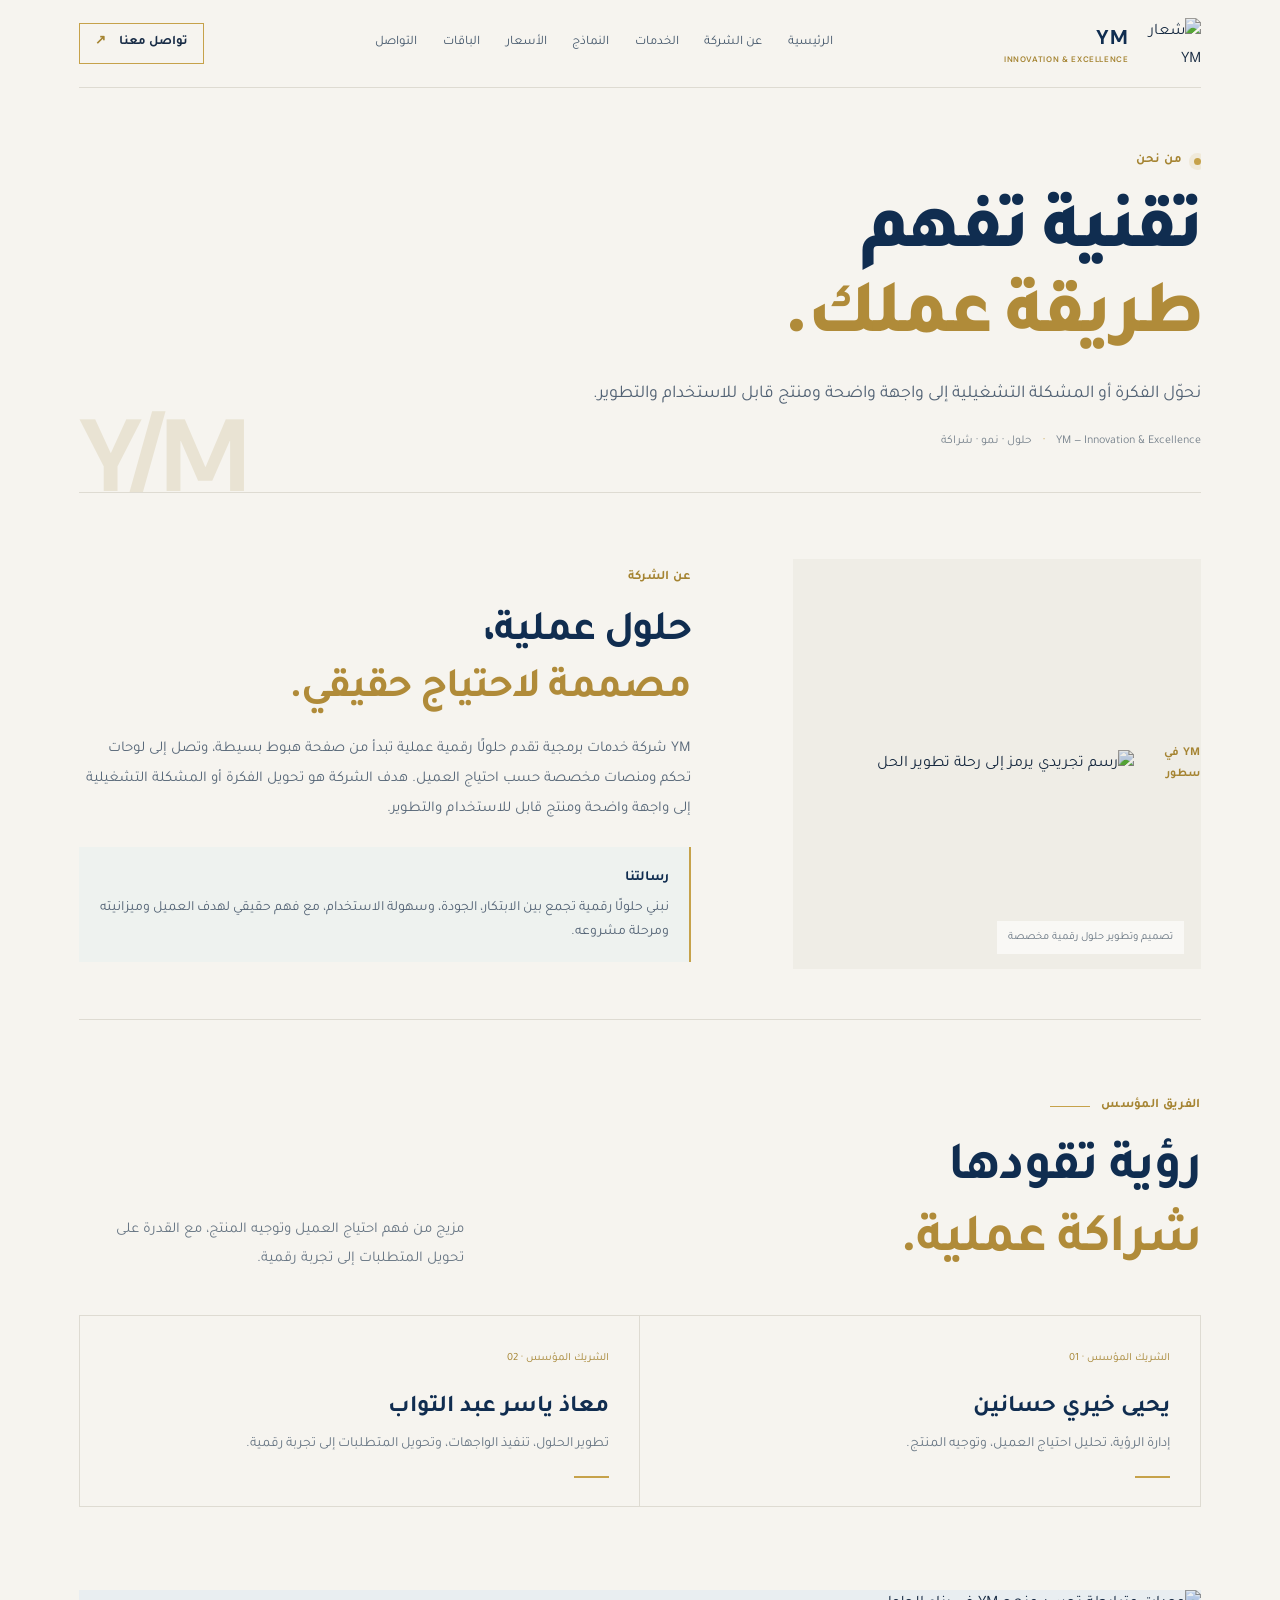
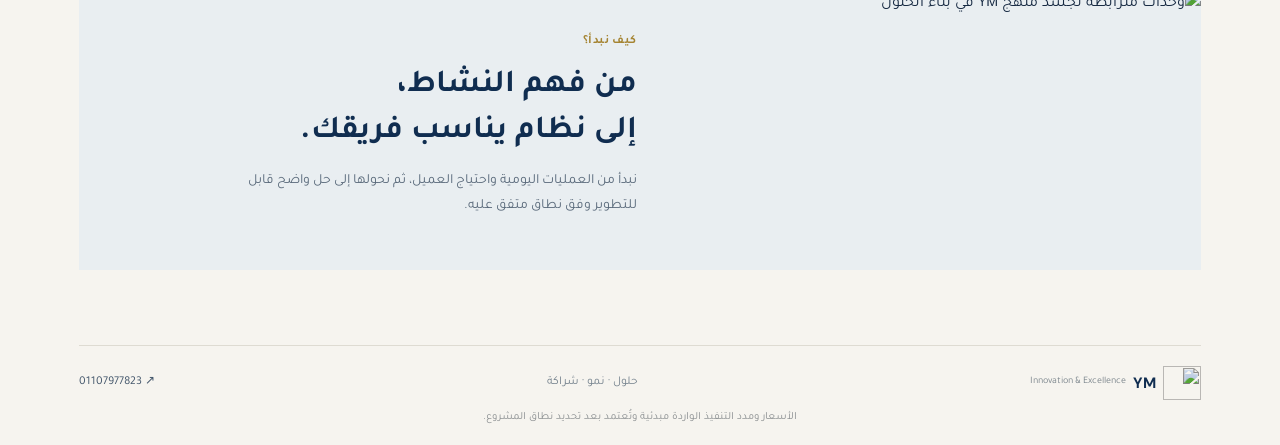
==== about.html @ 46a2c4cd "Add files via upload" ====
<!doctype html>
<!-- Design reminder: Arabic-first, editorial corporate YM identity; navy and muted gold on warm ivory, clear independent sections, accessible navigation. -->
<html lang="ar" dir="rtl"><head><meta charset="utf-8"><meta name="viewport" content="width=device-width,initial-scale=1"><meta name="theme-color" content="#102d50"><meta name="description" content="تعرف على شركة YM ورسالتها والمؤسسين وطريقة العمل."><title>عن YM — Innovation & Excellence</title><link rel="icon" href="favicon.svg" type="image/svg+xml"><link rel="preconnect" href="https://fonts.googleapis.com"><link rel="preconnect" href="https://fonts.gstatic.com" crossorigin><link href="https://fonts.googleapis.com/css2?family=DM+Sans:wght@400;500;600;700&family=Tajawal:wght@400;500;600;700;800&display=swap" rel="stylesheet"><link rel="stylesheet" href="site.css"></head><body class="page-about"><header class="site-header"><a class="brand" href="index.html"><img src="assets/ym-logo-original.jpg" alt="شعار YM"><span><b>YM</b><small>INNOVATION & EXCELLENCE</small></span></a><nav aria-label="التنقل الرئيسي"><a href="index.html">الرئيسية</a><a href="about.html">عن الشركة</a><a href="services.html">الخدمات</a><a href="portfolio.html">النماذج</a><a href="pricing.html">الأسعار</a><a href="plans.html">الباقات</a><a href="contact.html">التواصل</a></nav><details class="mobile-nav"><summary>الأقسام +</summary><div class="mobile-menu"><a href="index.html">الرئيسية</a><a href="about.html">عن الشركة</a><a href="services.html">الخدمات</a><a href="portfolio.html">النماذج</a><a href="pricing.html">الأسعار</a><a href="plans.html">الباقات</a><a href="contact.html">التواصل</a></div></details><a class="nav-cta" href="contact.html">تواصل معنا <b>↗</b></a></header><main><section class="page-hero"><div class="eyebrow"><i></i> من نحن</div><h1>تقنية تفهم<br><em>طريقة عملك.</em></h1><p class="lede">نحوّل الفكرة أو المشكلة التشغيلية إلى واجهة واضحة ومنتج قابل للاستخدام والتطوير.</p><div class="page-meta">YM — Innovation & Excellence <span>·</span> حلول · نمو · شراكة</div></section>
<section class="story-layout"><div class="story-aside"><span class="overline">YM في سطور</span><img class="story-art" src="assets/ym-workflow.webp" alt="رسم تجريدي يرمز إلى رحلة تطوير الحل"><span class="image-caption">تصميم وتطوير حلول رقمية مخصصة</span></div><div class="story-main"><div class="eyebrow">عن الشركة <span class="rule"></span></div><h2>حلول عملية،<br><em>مصممة لاحتياج حقيقي.</em></h2><p>YM شركة خدمات برمجية تقدم حلولًا رقمية عملية تبدأ من صفحة هبوط بسيطة، وتصل إلى لوحات تحكم ومنصات مخصصة حسب احتياج العميل. هدف الشركة هو تحويل الفكرة أو المشكلة التشغيلية إلى واجهة واضحة ومنتج قابل للاستخدام والتطوير.</p><div class="mission"><span>رسالتنا</span><p>نبني حلولًا رقمية تجمع بين الابتكار، الجودة، وسهولة الاستخدام، مع فهم حقيقي لهدف العميل وميزانيته ومرحلة مشروعه.</p></div></div></section>
<section class="section founders-section"><div class="section-head"><div><div class="eyebrow">الفريق المؤسس <span class="rule"></span></div><h2>رؤية تقودها<br><em>شراكة عملية.</em></h2></div><p>مزيج من فهم احتياج العميل وتوجيه المنتج، مع القدرة على تحويل المتطلبات إلى تجربة رقمية.</p></div><div class="founder-grid"><article class="founder-card"><span class="founder-index">الشريك المؤسس · 01</span><h3>يحيى خيري حسانين</h3><p>إدارة الرؤية، تحليل احتياج العميل، وتوجيه المنتج.</p><div class="founder-rule"></div></article><article class="founder-card"><span class="founder-index">الشريك المؤسس · 02</span><h3>معاذ ياسر عبد التواب</h3><p>تطوير الحلول، تنفيذ الواجهات، وتحويل المتطلبات إلى تجربة رقمية.</p><div class="founder-rule"></div></article></div></section>
<section class="quote-panel"><img src="assets/ym-services.webp" alt="وحدات مترابطة تجسد منهج YM في بناء الحلول"><div><span class="overline">كيف نبدأ؟</span><h2>من فهم النشاط،<br>إلى نظام يناسب فريقك.</h2><p>نبدأ من العمليات اليومية واحتياج العميل، ثم نحولها إلى حل واضح قابل للتطوير وفق نطاق متفق عليه.</p></div></section></main><footer class="site-footer"><div class="footer-brand"><img src="assets/ym-logo-original.jpg" alt=""><b>YM</b> <span>Innovation & Excellence</span></div><span>حلول · نمو · شراكة</span><a href="tel:01107977823" dir="ltr">01107977823 ↗</a></footer><p class="draft-note">الأسعار ومدد التنفيذ الواردة مبدئية وتُعتمد بعد تحديد نطاق المشروع.</p><script src="site.js" defer></script></body></html>
---- site.css ----
/* Design reminder: YM identity — precise editorial Arabic layout, warm paper background, deep navy ink, muted gold accent, subtle rules and restrained motion. */
:root{--navy:#102d50;--navy2:#1a3b60;--gold:#c6a24a;--gold-dark:#a58432;--cream:#f6f4ef;--paper:#fbfaf7;--ink:#182c46;--muted:#687684;--line:#dedbd2;--ease:cubic-bezier(.23,1,.32,1)}*{box-sizing:border-box}html{scroll-behavior:smooth}body{margin:0;background:var(--cream);color:var(--ink);font-family:'Tajawal',sans-serif;line-height:1.75}a{color:inherit;text-decoration:none}img{max-width:100%}.site-header{min-height:88px;margin:0 6.2vw;border-bottom:1px solid var(--line);display:flex;align-items:center;justify-content:space-between;gap:20px}.brand{display:flex;align-items:center;gap:12px;min-width:190px}.brand img{width:60px;height:52px;object-fit:cover;mix-blend-mode:multiply}.brand span{display:flex;flex-direction:column;line-height:1.15}.brand b{font:700 20px 'DM Sans',sans-serif;letter-spacing:.04em;color:var(--navy)}.brand small{font:600 8px 'DM Sans',sans-serif;letter-spacing:.08em;color:var(--gold-dark);margin-top:4px}.site-header nav{display:flex;align-items:center;gap:clamp(13px,2vw,28px);font-size:13px;color:#44576b}.site-header nav a,.site-footer a{transition:color .18s ease}.site-header nav a:hover,.site-footer a:hover{color:var(--gold-dark)}.nav-cta{border:1px solid var(--gold);padding:8px 15px;font-size:13px;font-weight:700;white-space:nowrap}.nav-cta b{color:var(--gold-dark);margin-right:10px}.nav-cta:hover{background:var(--navy);color:#fff;border-color:var(--navy)}main{max-width:1440px;margin:auto;padding:0 6.2vw}.hero{display:grid;grid-template-columns:1fr 1fr;align-items:center;min-height:590px;gap:22px;padding:45px 0 30px}.hero-copy{padding-right:2vw;position:relative;z-index:1}.eyebrow{display:flex;align-items:center;gap:11px;color:var(--gold-dark);font-weight:700;font-size:13px;letter-spacing:.025em}.eyebrow i{width:7px;height:7px;border-radius:50%;background:var(--gold);box-shadow:0 0 0 5px #c6a24a20}.hero h1,.page-hero h1{font-size:clamp(54px,7vw,90px);line-height:1.12;letter-spacing:-.045em;margin:25px 0 19px;color:var(--navy);font-weight:800}.hero h1 em,.page-hero h1 em,.section-head h2 em,.story-main h2 em,.pricing-bottom h2 em,.contact-main h2 em{font-style:normal;color:#b08b39}.lede{font-size:18px;line-height:1.9;color:#526274;max-width:560px;margin:0}.actions{display:flex;align-items:center;gap:27px;margin-top:30px}.button{display:inline-flex;align-items:center;justify-content:center;gap:20px;padding:12px 20px;font-size:14px;font-weight:700;transition:transform .16s var(--ease),background .18s ease,color .18s ease}.button:active{transform:scale(.98)}.button-navy{background:var(--navy);color:white;box-shadow:0 9px 22px #102d5017}.button-navy:hover{background:#20476e}.button-navy b{color:#dfc877;font-size:17px}.text-link{font-weight:700;font-size:14px;color:var(--navy)}.text-link b{color:var(--gold-dark);margin-right:7px}.hero-foot{display:flex;align-items:center;gap:12px;font-size:12px;color:#77838d;margin-top:43px}.hero-foot span{width:4px;height:4px;background:var(--gold);border-radius:50%}.hero-art{height:470px;position:relative;display:flex;align-items:center;justify-content:center;isolation:isolate}.hero-art>img{max-height:510px;width:min(110%,610px);object-fit:contain;mix-blend-mode:multiply;filter:drop-shadow(0 22px 24px #102d5014)}.art-ring{position:absolute;z-index:-1;width:min(80%,430px);aspect-ratio:1;border:1px solid #d0c39d;border-radius:50%;box-shadow:0 0 0 36px #c6a24a09,0 0 0 76px #102d5004}.art-label{position:absolute;right:3%;bottom:25px;padding:10px 14px;border:1px solid var(--line);background:#fbfaf7;box-shadow:0 10px 24px #102d5010;font-size:12px;color:#526274}.art-label i{display:inline-block;width:6px;height:6px;border-radius:50%;background:var(--gold);margin-left:8px}.art-index{position:absolute;left:0;top:30px;font:600 13px 'DM Sans',sans-serif;color:var(--navy)}.art-index small{font:500 11px 'Tajawal',sans-serif;color:var(--muted);margin-right:7px}.service-ribbon{border-block:1px solid var(--line);display:flex;justify-content:space-between;padding:17px 0;margin:0 0 20px;gap:15px;color:#485a6c}.service-ribbon div{display:flex;gap:13px;align-items:center;font-size:14px}.service-ribbon b,.card-no{font:600 12px 'DM Sans',sans-serif;color:var(--gold-dark)}.section{padding:75px 0 83px}.section-head{display:flex;justify-content:space-between;align-items:end;gap:35px;margin-bottom:36px}.section-head h2,.story-main h2,.pricing-bottom h2{font-size:clamp(34px,4.2vw,54px);line-height:1.35;margin:16px 0 0;color:var(--navy);letter-spacing:-.03em}.section-head .rule{width:40px;height:1px;background:var(--gold)}.section-head>p{max-width:385px;margin:0 0 6px;color:var(--muted);font-size:15px;line-height:1.9}.page-grid{display:grid;grid-template-columns:repeat(3,1fr);border-top:1px solid var(--line);border-right:1px solid var(--line)}.page-card{position:relative;min-height:185px;padding:22px 23px;border-left:1px solid var(--line);border-bottom:1px solid var(--line);transition:background .18s ease,transform .18s var(--ease)}.page-card:hover{background:#fffdf8;transform:translateY(-3px)}.card-no{display:inline-block}.tag{float:left;font-size:10px;color:#718090;padding:3px 8px;border:1px solid #e4e0d7}.page-card h3{font-size:21px;color:var(--navy);margin:24px 0 1px}.page-card p{color:var(--muted);font-size:13px;margin:0}.card-arrow{position:absolute;left:20px;bottom:16px;color:var(--gold-dark);font-size:20px}.cta-band{display:grid;grid-template-columns:100px 1fr auto;align-items:center;gap:28px;background:var(--navy);color:#fff;padding:34px 42px;margin:5px 0 55px;position:relative;overflow:hidden}.cta-band:before{content:'';position:absolute;width:240px;height:240px;border:1px solid #ffffff19;border-radius:50%;left:8%;top:-110px;box-shadow:0 0 0 28px #ffffff08,0 0 0 56px #ffffff05}.cta-mark{font:800 28px 'DM Sans',sans-serif;color:#ddc576;letter-spacing:-.1em;border-left:1px solid #ffffff30;padding-left:20px}.cta-band .eyebrow{color:#dbc576;font-size:12px}.cta-band h2{font-size:25px;line-height:1.45;margin:5px 0}.cta-band p{color:#c4d0dc;font-size:13px;margin:0}.button-gold{color:#192f4c;background:#d2b456;white-space:nowrap;z-index:1}.button-gold:hover{background:#e0ca82}.site-footer{border-top:1px solid var(--line);margin:0 6.2vw;padding:20px 0 8px;display:flex;justify-content:space-between;align-items:center;gap:15px;color:#73808c;font-size:12px}.site-footer div{display:flex;align-items:center;gap:9px}.site-footer div b{font:700 16px 'DM Sans',sans-serif;color:var(--navy)}.site-footer a{color:#43566b}.draft-note{text-align:center;color:#8a8e90;font-size:11px;padding:0 12px 18px;margin:0}.page-hero{padding:62px 0 40px;border-bottom:1px solid var(--line)}.page-hero h1{font-size:clamp(49px,6vw,76px);margin:20px 0 14px}.page-hero .lede{max-width:650px}.page-meta{font-size:12px;color:#78838d;margin-top:20px}.page-meta span{color:var(--gold);padding:0 8px}.story-layout{display:grid;grid-template-columns:.8fr 1.2fr;gap:8vw;padding:66px 0 50px;align-items:center}.story-aside{position:relative;background:#efede6;min-height:410px;display:flex;align-items:center;justify-content:center;overflow:hidden}.story-art{width:95%;max-height:400px;object-fit:contain;mix-blend-mode:multiply}.overline{font-size:12px;color:var(--gold-dark);font-weight:700;letter-spacing:.035em}.image-caption{position:absolute;bottom:15px;right:17px;background:#fbfaf7e8;padding:7px 11px;font-size:11px;color:#65727f}.story-main h2{font-size:42px}.story-main>p{color:#586879;line-height:2;font-size:15px}.mission{border-right:2px solid var(--gold);background:#eef2ef;padding:17px 20px;margin-top:23px}.mission span{font-weight:700;color:var(--navy);font-size:14px}.mission p{margin:4px 0 0;color:#526274;font-size:14px}.founders-section{border-top:1px solid var(--line)}.founder-grid{display:grid;grid-template-columns:1fr 1fr;border:1px solid var(--line)}.founder-card{padding:28px 30px;min-height:175px}.founder-card+ .founder-card{border-right:1px solid var(--line)}.founder-index{font-size:11px;color:var(--gold-dark)}.founder-card h3{font-size:24px;color:var(--navy);margin:15px 0 3px}.founder-card p{font-size:14px;color:var(--muted);margin:0}.founder-rule{width:35px;height:2px;background:var(--gold);margin-top:19px}.quote-panel{display:grid;grid-template-columns:1fr 1.1fr;align-items:center;background:#e9eef1;margin-bottom:75px;min-height:270px;overflow:hidden}.quote-panel img{height:280px;width:100%;object-fit:contain;mix-blend-mode:multiply}.quote-panel>div{padding:30px 30px 30px 7vw}.quote-panel h2{font-size:32px;line-height:1.45;color:var(--navy);margin:8px 0}.quote-panel p{color:#59697a;font-size:14px;max-width:400px}.service-list{border-top:1px solid var(--line)}.service-item{display:grid;grid-template-columns:55px 1fr auto;gap:20px;align-items:center;padding:20px 10px;border-bottom:1px solid var(--line);transition:background .18s ease}.service-item:hover{background:#fffdf8}.service-no{font:600 13px 'DM Sans',sans-serif;color:var(--gold-dark)}.service-item h3{font-size:21px;color:var(--navy);margin:0}.service-item p{color:var(--muted);font-size:13px;margin:2px 0 0}.service-item>a{font-size:12px;color:#6d7883}.service-item>a b{font:700 15px 'DM Sans',sans-serif;color:var(--navy);margin:0 8px}.note-box{background:#f5f0e3;border:1px solid #e2d6b5;padding:17px 21px;margin:0 0 50px;display:grid;grid-template-columns:130px 1fr;gap:15px;align-items:start}.note-box>span{font-weight:700;color:#8d702e}.note-box p{margin:0;color:#526274;font-size:13px;line-height:1.9}.service-section{padding-bottom:45px}.demo-alert{background:#faf6eb;border:1px solid #e5dcc4;margin:35px 0 0;padding:15px 20px}.demo-alert b{color:#8b6f2e}.demo-alert p{margin:3px 0 0;color:#526274;font-size:13px}.project-list{display:flex;flex-direction:column;gap:22px}.project-card{display:grid;grid-template-columns:1fr 1fr;min-height:300px;border:1px solid var(--line);background:#fbfaf7}.project-card.project-reverse .project-visual{order:2}.project-visual{position:relative;min-height:285px;display:flex;align-items:center;justify-content:center;padding:33px;overflow:hidden}.project-visual-navy{background:#10243b}.project-visual-paper{background:#eeeae0}.project-visual-blue{background:#172d4b}.project-order{position:absolute;top:17px;right:20px;color:#d8c174;font-size:11px;letter-spacing:.02em}.project-visual-paper .project-order{color:#8c7131}.mock-window{width:92%;max-width:440px;background:#18334e;border:1px solid #36516a;padding:13px 15px;box-shadow:0 20px 40px #06142655;color:#fff}.light-window{background:#fff;border-color:#d9dfe4;color:#18334e;box-shadow:0 20px 40px #29344520}.mock-top{height:23px;display:flex;align-items:center;gap:5px;border-bottom:1px solid #ffffff22;font-size:9px;color:#d4bd74;padding-bottom:8px}.light-window .mock-top{border-color:#e6e4de;color:#8a7137}.mock-top i{width:5px;height:5px;border-radius:50%;background:#c6a24a}.mock-top span{margin-right:auto}.mock-metrics{display:flex;justify-content:space-between;padding:20px 5px 15px;gap:7px}.mock-metrics b{font:700 19px 'DM Sans',sans-serif;color:#f2d980;text-align:center}.light-window .mock-metrics b{color:#18334e}.mock-metrics small{display:block;font:500 9px 'Tajawal',sans-serif;color:#b9c4ce}.light-window .mock-metrics small{color:#74808b}.mock-lines{display:flex;flex-direction:column;gap:7px}.mock-lines i{height:8px;background:#25435e;border-radius:2px}.mock-lines i:first-child{width:92%}.mock-lines i:nth-child(2){width:73%}.mock-lines i:nth-child(3){width:82%}.light-window .mock-lines i{background:#e9edf0}.project-copy{padding:33px 38px;display:flex;flex-direction:column;align-items:flex-start;justify-content:center}.project-copy h3{font-size:31px;color:var(--navy);margin:6px 0}.project-copy p{color:#59697a;font-size:14px;line-height:1.9;margin:0 0 16px}.button-outline{border:1px solid #c7b57e;color:var(--navy);padding:9px 14px}.button-outline:hover{background:var(--navy);color:white}.button-outline b{color:var(--gold-dark)}.project-copy>small{color:#7b858e;font-size:11px;margin-top:10px}.portfolio-line{border-block:1px solid var(--line);display:flex;align-items:center;gap:20px;padding:20px 0;margin-bottom:70px}.portfolio-line span{color:var(--gold-dark);font-weight:700;font-size:12px;white-space:nowrap}.portfolio-line p{margin:0;color:#526274;font-size:13px;flex:1}.portfolio-line a{font-weight:700;color:var(--navy);font-size:12px;white-space:nowrap}.pricing-note{margin-top:35px}.pricing-section{padding-top:30px}.table-wrap{overflow-x:auto;border:1px solid var(--line);background:#fbfaf7}table{width:100%;border-collapse:collapse;min-width:690px;text-align:right;font-size:13px}th,td{padding:14px 16px;border-bottom:1px solid #e5e2da;vertical-align:top}thead th{background:#eeece5;color:#607081;font-size:12px;font-weight:700}tbody th{color:var(--navy);font-weight:700;min-width:135px}tbody tr:last-child th,tbody tr:last-child td{border-bottom:0}.price{font:700 16px 'DM Sans',sans-serif;color:#987727;white-space:nowrap}td{color:#526274;line-height:1.75}.table-caption{font-size:12px;color:#7d858b;margin:10px 0 0}.pricing-bottom{display:flex;align-items:center;justify-content:space-between;gap:25px;border-top:1px solid var(--line);padding:40px 0 75px}.pricing-bottom h2{font-size:34px;margin:7px 0}.pricing-bottom p{font-size:14px;color:var(--muted);margin:0}.plan-block{border:1px solid var(--line);background:#fbfaf7;padding:27px 29px;margin-bottom:27px}.plan-heading{display:flex;justify-content:space-between;align-items:start;border-bottom:1px solid var(--line);padding-bottom:18px}.plan-heading h2{font-size:31px;color:var(--navy);margin:4px 0}.plan-price{font:700 29px 'DM Sans',sans-serif;color:var(--gold-dark);text-align:left}.plan-price small{display:block;font:500 12px 'Tajawal',sans-serif;color:var(--muted)}.plan-intro{font-size:14px;color:#556678;line-height:1.9;max-width:870px}.included-strip{display:flex;gap:9px;flex-wrap:wrap;margin:17px 0 20px}.included-strip span{background:#eef1f1;color:#516477;padding:6px 11px;font-size:11px}.scope-note{border-right:2px solid var(--gold);background:#f5f0e3;padding:11px 14px;margin-top:14px;font-size:12px;color:#596778}.dashboard-plan{background:#f4f5f1}.plan-section{padding-top:32px}.contact-layout{display:grid;grid-template-columns:1fr .82fr;gap:8vw;padding:55px 0 68px}.contact-main h2{font-size:46px;line-height:1.3;color:var(--navy);margin:14px 0}.contact-main>p{max-width:500px;color:#586879;line-height:1.9;font-size:14px}.phone-card{display:flex;align-items:center;gap:18px;background:#fffdf8;border:1px solid var(--line);padding:15px 18px;margin:22px 0 16px;max-width:430px}.phone-card span{font-size:12px;color:var(--muted)}.phone-card b{font:700 22px 'DM Sans',sans-serif;color:var(--navy);margin-right:auto}.phone-card i{font-style:normal;color:var(--gold-dark)}.social-list{max-width:430px;border-top:1px solid var(--line)}.social-list a{display:flex;justify-content:space-between;align-items:center;padding:12px 2px;border-bottom:1px solid var(--line);font-size:13px}.social-list a span{color:#74808b}.social-list a b{color:var(--navy)}.social-list a:hover b{color:var(--gold-dark)}.contact-note{max-width:430px;background:#eef1f0;padding:12px 15px;margin-top:17px;font-size:11px;color:#5f6d79;line-height:1.8}.launch-check{background:#efede6;padding:24px 25px}.launch-check h3{font-size:22px;color:var(--navy);margin:3px 0}.launch-check>p{font-size:12px;color:var(--muted);margin:0 0 15px}.check-row{display:grid;grid-template-columns:65px 1fr;align-items:center;gap:11px;padding:12px 0;border-top:1px solid #dcd9d0}.status{font-size:10px;padding:3px 7px;text-align:center}.status-open{background:#f1e2c9;color:#816329}.status-ready{background:#dde9df;color:#4f6a55}.status-part{background:#e1e6ec;color:#526579}.check-row b,.check-row small{display:block}.check-row b{font-size:13px;color:#33495f}.check-row small{font-size:10px;color:#77828b}.contact-cta{background:var(--navy);text-align:center;padding:42px 25px;color:#fff;margin:0 0 22px}.contact-cta .eyebrow{justify-content:center;color:#ddc576}.contact-cta h2{font-size:32px;line-height:1.5;margin:9px 0}.contact-cta p{color:#c4d0dc;font-size:14px;margin:0 auto 19px;max-width:600px}.final-disclaimer{text-align:center;font-size:12px;color:#757f88;border-block:1px solid var(--line);padding:16px;margin:20px 0 55px}.contact-cta .button{display:inline-flex}
@media(max-width:980px){.site-header{margin:0 4vw}.site-header nav{gap:13px;font-size:12px}.brand{min-width:150px}.nav-cta{padding:7px 10px}.hero{min-height:520px}.story-layout,.contact-layout{gap:4vw}.project-copy{padding:24px}.cta-band{grid-template-columns:70px 1fr auto;padding:28px 25px}}
@media(max-width:720px){.site-header{min-height:72px;margin:0 20px}.site-header nav{display:none}.brand{min-width:0}.brand img{width:54px;height:46px}.nav-cta{font-size:12px}main{padding:0 20px}.hero{grid-template-columns:1fr;min-height:0;padding:42px 0 20px}.hero-copy{padding:0}.hero h1{font-size:58px;margin:22px 0 14px}.lede{font-size:16px}.hero-foot{margin-top:27px}.hero-art{height:330px;margin-top:-4px}.hero-art>img{max-height:360px;width:100%}.art-ring{width:72%}.art-label{right:0;bottom:9px;font-size:10px;padding:8px}.art-index{top:8px}.service-ribbon{display:grid;grid-template-columns:1fr 1fr;row-gap:11px;padding:15px 0}.service-ribbon div{font-size:12px}.section{padding:58px 0}.section-head{display:block;margin-bottom:25px}.section-head h2{font-size:37px}.section-head>p{margin-top:13px;font-size:14px}.page-grid{grid-template-columns:1fr}.page-card{min-height:150px;padding:18px}.page-card h3{margin-top:17px}.cta-band{grid-template-columns:48px 1fr;padding:25px 18px;gap:14px;margin-bottom:38px}.cta-mark{font-size:17px;padding-left:10px}.cta-band h2{font-size:20px}.cta-band p{font-size:12px}.cta-band>.button{grid-column:2;justify-self:start}.site-footer{margin:0 20px;flex-wrap:wrap;justify-content:flex-start}.site-footer>span:nth-child(2){display:none}.page-hero{padding:46px 0 29px}.page-hero h1{font-size:49px}.page-hero .lede{font-size:15px}.story-layout{grid-template-columns:1fr;padding:35px 0}.story-aside{min-height:280px;grid-row:2}.story-art{max-height:275px}.story-main h2{font-size:35px}.founders-section{padding-top:42px}.founder-grid{grid-template-columns:1fr}.founder-card{min-height:155px;padding:22px}.founder-card+.founder-card{border-right:0;border-top:1px solid var(--line)}.quote-panel{grid-template-columns:1fr;margin-bottom:45px}.quote-panel img{height:205px;grid-row:2}.quote-panel>div{padding:25px 22px 0}.quote-panel h2{font-size:26px}.service-item{grid-template-columns:34px 1fr;gap:10px;padding:15px 2px}.service-item>a{grid-column:2;font-size:11px}.service-item h3{font-size:18px}.service-item p{font-size:12px}.note-box{grid-template-columns:1fr;gap:4px;padding:14px}.demo-alert{margin-top:22px}.project-card{grid-template-columns:1fr}.project-card.project-reverse .project-visual{order:0}.project-visual{min-height:230px;padding:24px}.project-copy{padding:22px}.project-copy h3{font-size:26px}.project-copy p{font-size:13px}.portfolio-line{flex-wrap:wrap;gap:8px 14px}.portfolio-line p{flex-basis:100%;order:3}.pricing-note{margin-top:22px}.pricing-bottom{align-items:flex-start;flex-direction:column;padding:28px 0 55px}.pricing-bottom h2{font-size:31px}.plan-block{padding:19px 14px}.plan-heading h2{font-size:24px}.plan-price{font-size:23px}.plan-intro{font-size:13px}.included-strip span{font-size:10px}.table-wrap{margin-inline:-3px}table{min-width:630px}th,td{padding:11px}.contact-layout{grid-template-columns:1fr;padding:35px 0 45px}.contact-main h2{font-size:39px}.launch-check{padding:19px}.contact-cta{padding:35px 18px}.contact-cta h2{font-size:25px}}
@media(prefers-reduced-motion:reduce){html{scroll-behavior:auto}*,*::before,*::after{animation-duration:.01ms!important;transition-duration:.01ms!important}}

/* YM signature system: original brand lockup, recurring Y/M watermark, operational workflow cue, and editorial evidence layer. */
.footer-brand img{width:38px;height:34px;object-fit:cover;mix-blend-mode:multiply}.site-footer .footer-brand{gap:7px}.site-footer .footer-brand b{font:700 15px 'DM Sans',sans-serif;color:var(--navy)}.site-footer .footer-brand span{font-size:10px;color:#7b858c}.page-hero{position:relative;overflow:hidden}.page-hero:after{content:'Y/M';position:absolute;left:0;bottom:-15px;color:#e9e3d3;font:700 clamp(54px,8vw,110px)/1 'DM Sans',sans-serif;letter-spacing:-.11em;pointer-events:none}.page-pricing .page-hero h1{font-size:clamp(42px,5.3vw,66px);line-height:1.25}.page-pricing .page-hero .page-meta{display:table;border-top:1px solid #e0d9c6;padding-top:8px}.page-portfolio .page-hero h1{font-size:clamp(43px,5.7vw,70px);line-height:1.24}.proof-strip{display:grid;grid-template-columns:repeat(4,1fr);border:1px solid var(--line);margin:-9px 0 20px;background:#f0eee7}.proof-strip>div{padding:14px 17px;border-left:1px solid var(--line);display:flex;align-items:center;gap:12px}.proof-strip>div:last-child{border-left:0}.proof-strip strong{font:700 21px 'DM Sans',sans-serif;color:var(--navy)}.proof-strip span{font-size:11px;color:#697682}.project-order{font-weight:700;letter-spacing:.04em}.service-no{display:inline-flex;align-items:center;justify-content:center;border:1px solid #dfd4b5;width:34px;height:31px}.price,.status{font-weight:700}.mobile-nav{display:none}.mobile-nav summary{list-style:none;cursor:pointer;border:1px solid var(--line);padding:5px 9px;color:var(--navy);font-size:12px}.mobile-nav summary::-webkit-details-marker{display:none}.mobile-menu{display:grid;gap:0;position:absolute;top:calc(100% + 8px);right:0;z-index:20;min-width:175px;background:#fbfaf7;border:1px solid var(--line);box-shadow:0 12px 25px #102d5018}.mobile-menu a{padding:9px 13px;border-bottom:1px solid #e8e5dd;font-size:12px}.mobile-menu a:last-child{border-bottom:0}.mobile-menu a:hover{background:#f2efe6}.workflow-float{position:absolute;top:58px;left:3%;width:174px;padding:11px 13px;background:#fbfaf7;border:1px solid var(--line);box-shadow:0 14px 30px #102d5014;font-size:11px;color:#41566d}.workflow-float>div{display:flex;justify-content:space-between;color:var(--gold-dark);font-weight:700;border-bottom:1px solid #e6e2d7;padding-bottom:7px;margin-bottom:3px}.workflow-float small{font:600 9px 'DM Sans',sans-serif}.workflow-float>span{display:flex;align-items:center;gap:8px;padding:5px 0;border-bottom:1px solid #f0eee8}.workflow-float>span:last-child{border:0}.workflow-float i{font:600 9px 'DM Sans',sans-serif;color:var(--gold-dark)}.workflow-float em{font-style:normal;color:#78877d;margin-right:auto}
@media(max-width:720px){.page-hero:after{font-size:60px;bottom:-8px}.proof-strip{grid-template-columns:1fr 1fr}.proof-strip>div:nth-child(2){border-left:0}.proof-strip>div:nth-child(n+3){border-top:1px solid var(--line)}.site-footer .footer-brand span{display:none}.page-pricing .page-hero h1,.page-portfolio .page-hero h1{font-size:44px}.site-header{position:relative}.mobile-nav{display:block}.workflow-float{top:10px;left:0;width:155px;padding:8px 10px}.proof-strip strong{white-space:nowrap;direction:ltr;font-size:18px}.proof-strip span{font-size:10px;line-height:1.25}.table-wrap{overflow:visible;border:0;background:transparent}table{min-width:0;width:100%;display:block}thead{display:none}tbody{display:grid;gap:10px}tbody tr{display:grid;grid-template-columns:1fr 1fr;background:var(--paper);border:1px solid var(--line);padding:10px}tbody th{grid-column:1/-1;border-bottom:1px solid var(--line)!important;padding:6px 6px 10px;min-width:0}tbody td{padding:9px 6px 6px;border:0;font-size:12px}tbody td:nth-of-type(3){grid-column:1/-1;border-top:1px solid #e5e2da;margin-top:5px}tbody td::before{display:block;color:#84909a;font-size:10px;margin-bottom:3px}tbody td:nth-of-type(1)::before{content:'السعر المبدئي'}tbody td:nth-of-type(2)::before{content:'المدة'}tbody td:nth-of-type(3)::before{content:'يشمل عادة'}}
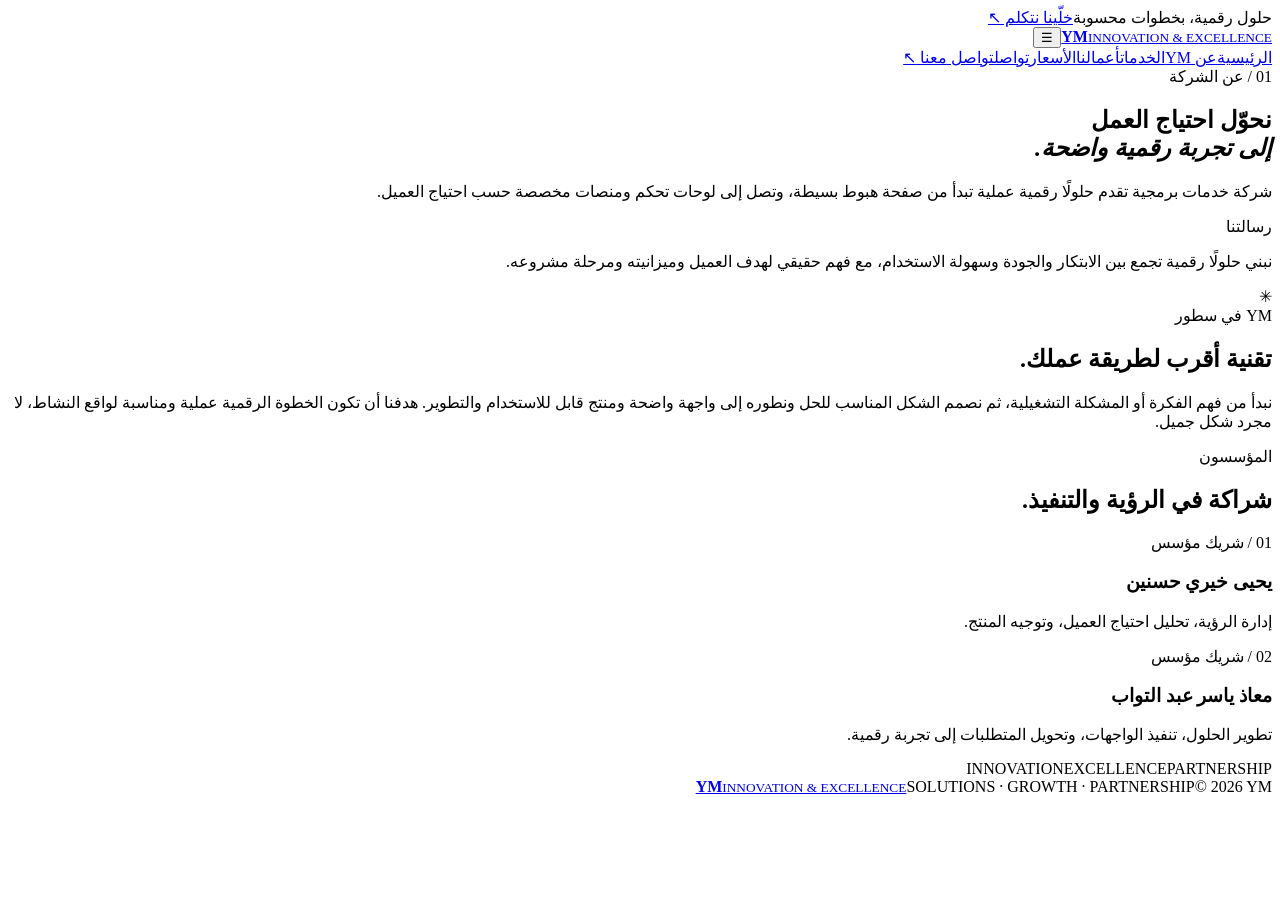
==== commit ede055d1: "Add files via upload" ====
--- a/about.html
+++ b/about.html
@@ -1,6 +1,4 @@
 <!doctype html>
-<!-- Design reminder: Arabic-first, editorial corporate YM identity; navy and muted gold on warm ivory, clear independent sections, accessible navigation. -->
-<html lang="ar" dir="rtl"><head><meta charset="utf-8"><meta name="viewport" content="width=device-width,initial-scale=1"><meta name="theme-color" content="#102d50"><meta name="description" content="تعرف على شركة YM ورسالتها والمؤسسين وطريقة العمل."><title>عن YM — Innovation & Excellence</title><link rel="icon" href="favicon.svg" type="image/svg+xml"><link rel="preconnect" href="https://fonts.googleapis.com"><link rel="preconnect" href="https://fonts.gstatic.com" crossorigin><link href="https://fonts.googleapis.com/css2?family=DM+Sans:wght@400;500;600;700&family=Tajawal:wght@400;500;600;700;800&display=swap" rel="stylesheet"><link rel="stylesheet" href="site.css"></head><body class="page-about"><header class="site-header"><a class="brand" href="index.html"><img src="assets/ym-logo-original.jpg" alt="شعار YM"><span><b>YM</b><small>INNOVATION & EXCELLENCE</small></span></a><nav aria-label="التنقل الرئيسي"><a href="index.html">الرئيسية</a><a href="about.html">عن الشركة</a><a href="services.html">الخدمات</a><a href="portfolio.html">النماذج</a><a href="pricing.html">الأسعار</a><a href="plans.html">الباقات</a><a href="contact.html">التواصل</a></nav><details class="mobile-nav"><summary>الأقسام +</summary><div class="mobile-menu"><a href="index.html">الرئيسية</a><a href="about.html">عن الشركة</a><a href="services.html">الخدمات</a><a href="portfolio.html">النماذج</a><a href="pricing.html">الأسعار</a><a href="plans.html">الباقات</a><a href="contact.html">التواصل</a></div></details><a class="nav-cta" href="contact.html">تواصل معنا <b>↗</b></a></header><main><section class="page-hero"><div class="eyebrow"><i></i> من نحن</div><h1>تقنية تفهم<br><em>طريقة عملك.</em></h1><p class="lede">نحوّل الفكرة أو المشكلة التشغيلية إلى واجهة واضحة ومنتج قابل للاستخدام والتطوير.</p><div class="page-meta">YM — Innovation & Excellence <span>·</span> حلول · نمو · شراكة</div></section>
-<section class="story-layout"><div class="story-aside"><span class="overline">YM في سطور</span><img class="story-art" src="assets/ym-workflow.webp" alt="رسم تجريدي يرمز إلى رحلة تطوير الحل"><span class="image-caption">تصميم وتطوير حلول رقمية مخصصة</span></div><div class="story-main"><div class="eyebrow">عن الشركة <span class="rule"></span></div><h2>حلول عملية،<br><em>مصممة لاحتياج حقيقي.</em></h2><p>YM شركة خدمات برمجية تقدم حلولًا رقمية عملية تبدأ من صفحة هبوط بسيطة، وتصل إلى لوحات تحكم ومنصات مخصصة حسب احتياج العميل. هدف الشركة هو تحويل الفكرة أو المشكلة التشغيلية إلى واجهة واضحة ومنتج قابل للاستخدام والتطوير.</p><div class="mission"><span>رسالتنا</span><p>نبني حلولًا رقمية تجمع بين الابتكار، الجودة، وسهولة الاستخدام، مع فهم حقيقي لهدف العميل وميزانيته ومرحلة مشروعه.</p></div></div></section>
-<section class="section founders-section"><div class="section-head"><div><div class="eyebrow">الفريق المؤسس <span class="rule"></span></div><h2>رؤية تقودها<br><em>شراكة عملية.</em></h2></div><p>مزيج من فهم احتياج العميل وتوجيه المنتج، مع القدرة على تحويل المتطلبات إلى تجربة رقمية.</p></div><div class="founder-grid"><article class="founder-card"><span class="founder-index">الشريك المؤسس · 01</span><h3>يحيى خيري حسانين</h3><p>إدارة الرؤية، تحليل احتياج العميل، وتوجيه المنتج.</p><div class="founder-rule"></div></article><article class="founder-card"><span class="founder-index">الشريك المؤسس · 02</span><h3>معاذ ياسر عبد التواب</h3><p>تطوير الحلول، تنفيذ الواجهات، وتحويل المتطلبات إلى تجربة رقمية.</p><div class="founder-rule"></div></article></div></section>
-<section class="quote-panel"><img src="assets/ym-services.webp" alt="وحدات مترابطة تجسد منهج YM في بناء الحلول"><div><span class="overline">كيف نبدأ؟</span><h2>من فهم النشاط،<br>إلى نظام يناسب فريقك.</h2><p>نبدأ من العمليات اليومية واحتياج العميل، ثم نحولها إلى حل واضح قابل للتطوير وفق نطاق متفق عليه.</p></div></section></main><footer class="site-footer"><div class="footer-brand"><img src="assets/ym-logo-original.jpg" alt=""><b>YM</b> <span>Innovation & Excellence</span></div><span>حلول · نمو · شراكة</span><a href="tel:01107977823" dir="ltr">01107977823 ↗</a></footer><p class="draft-note">الأسعار ومدد التنفيذ الواردة مبدئية وتُعتمد بعد تحديد نطاق المشروع.</p><script src="site.js" defer></script></body></html>+<html lang="ar" dir="rtl"><head><meta charset="utf-8"><meta name="viewport" content="width=device-width, initial-scale=1"><meta name="theme-color" content="#12325b"><meta name="description" content="تعرّف على YM ورسالتها ومؤسسيها: يحيى خيري حسنين ومعاذ ياسر عبد التواب."><title>عن YM | YM — Innovation &amp; Excellence</title><link rel="icon" href="assets/images/ym-mark.webp" type="image/webp"><link rel="preconnect" href="https://fonts.googleapis.com"><link rel="preconnect" href="https://fonts.gstatic.com" crossorigin><link href="https://fonts.googleapis.com/css2?family=DM+Sans:wght@400;500;600;700&amp;family=IBM+Plex+Sans+Arabic:wght@400;500;600;700&amp;display=swap" rel="stylesheet"><link rel="stylesheet" href="assets/site.css"></head>
+<body><div class="site"><div class="topline"><span class="gold-dot"></span><span>حلول رقمية، بخطوات محسوبة</span><a href="contact.html">خلّينا نتكلم <span aria-hidden="true">↖</span></a></div>
+<header class="header"><a class="brand" href="index.html" aria-label="YM — الرئيسية"><img src="assets/images/ym-mark.webp" alt=""/><span><b>YM</b><small>INNOVATION &amp; EXCELLENCE</small></span></a><button class="menu" aria-label="فتح القائمة" aria-expanded="false">☰</button><nav class="nav"><a class="" href="index.html">الرئيسية</a><a class="active" href="about.html">عن YM</a><a class="" href="services.html">الخدمات</a><a class="" href="portfolio.html">أعمالنا</a><a class="" href="pricing.html">الأسعار</a><a class="" href="contact.html">تواصل</a><a class="nav-cta" href="contact.html">تواصل معنا <span aria-hidden="true">↖</span></a></nav></header><main><section class="page-hero"><span class="eyebrow">01 / عن الشركة</span><h1>نحوّل احتياج العمل<br><em>إلى تجربة رقمية واضحة.</em></h1><p>شركة خدمات برمجية تقدم حلولًا رقمية عملية تبدأ من صفحة هبوط بسيطة، وتصل إلى لوحات تحكم ومنصات مخصصة حسب احتياج العميل.</p></section><section class="content-wrap about-content"><div class="manifesto"><span class="eyebrow">رسالتنا</span><p>نبني حلولًا رقمية تجمع بين الابتكار والجودة وسهولة الاستخدام، مع فهم حقيقي لهدف العميل وميزانيته ومرحلة مشروعه.</p><span class="manifesto-mark">✳</span></div><div class="about-text"><div><span class="eyebrow">YM في سطور</span><h2>تقنية أقرب لطريقة عملك.</h2></div><p>نبدأ من فهم الفكرة أو المشكلة التشغيلية، ثم نصمم الشكل المناسب للحل ونطوره إلى واجهة واضحة ومنتج قابل للاستخدام والتطوير. هدفنا أن تكون الخطوة الرقمية عملية ومناسبة لواقع النشاط، لا مجرد شكل جميل.</p></div><div class="founders-title"><span class="eyebrow">المؤسسون</span><h2>شراكة في الرؤية والتنفيذ.</h2></div><div class="founder-grid"><article><span>01 / شريك مؤسس</span><h3>يحيى خيري حسنين</h3><p>إدارة الرؤية، تحليل احتياج العميل، وتوجيه المنتج.</p></article><article><span>02 / شريك مؤسس</span><h3>معاذ ياسر عبد التواب</h3><p>تطوير الحلول، تنفيذ الواجهات، وتحويل المتطلبات إلى تجربة رقمية.</p></article></div><div class="values"><span>INNOVATION</span><i></i><span>EXCELLENCE</span><i></i><span>PARTNERSHIP</span></div></section></main><footer class="footer"><a class="brand footerbrand" href="index.html"><img src="assets/images/ym-mark.webp" alt=""/><span><b>YM</b><small>INNOVATION &amp; EXCELLENCE</small></span></a><span class="tagline">SOLUTIONS · GROWTH · PARTNERSHIP</span><span class="copyright">© <span data-year>2026</span> YM</span></footer></div><script src="assets/site.js" defer></script></body></html>
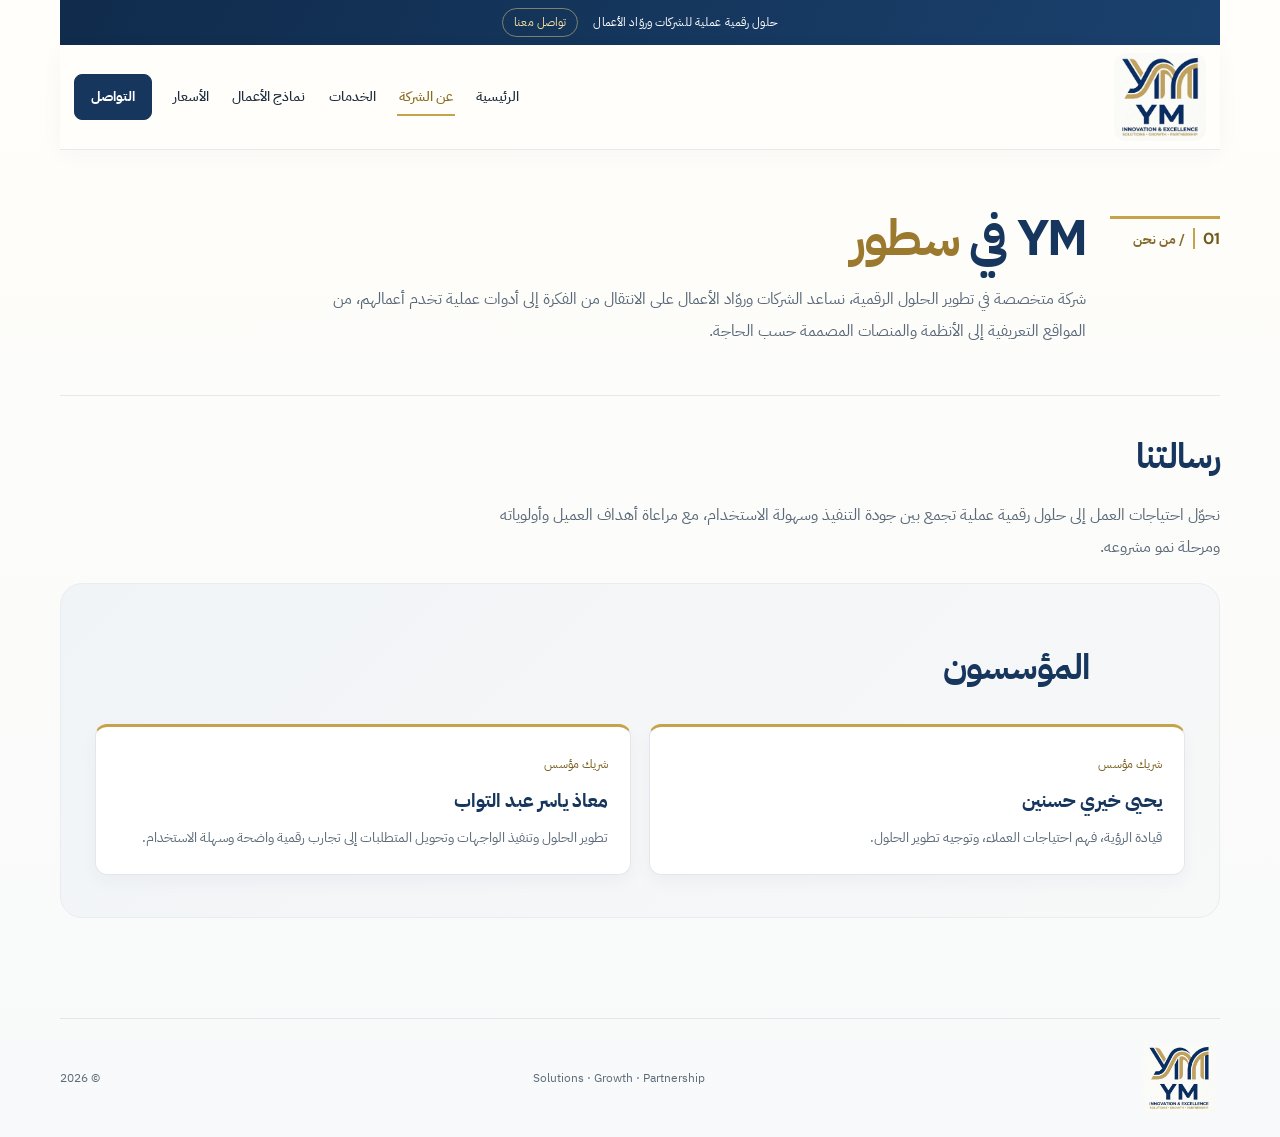
==== commit 12d14702: "Add files via upload" ====
--- a/about.html
+++ b/about.html
@@ -1,4 +1,94 @@
-<!doctype html>
-<html lang="ar" dir="rtl"><head><meta charset="utf-8"><meta name="viewport" content="width=device-width, initial-scale=1"><meta name="theme-color" content="#12325b"><meta name="description" content="تعرّف على YM ورسالتها ومؤسسيها: يحيى خيري حسنين ومعاذ ياسر عبد التواب."><title>عن YM | YM — Innovation &amp; Excellence</title><link rel="icon" href="assets/images/ym-mark.webp" type="image/webp"><link rel="preconnect" href="https://fonts.googleapis.com"><link rel="preconnect" href="https://fonts.gstatic.com" crossorigin><link href="https://fonts.googleapis.com/css2?family=DM+Sans:wght@400;500;600;700&amp;family=IBM+Plex+Sans+Arabic:wght@400;500;600;700&amp;display=swap" rel="stylesheet"><link rel="stylesheet" href="assets/site.css"></head>
-<body><div class="site"><div class="topline"><span class="gold-dot"></span><span>حلول رقمية، بخطوات محسوبة</span><a href="contact.html">خلّينا نتكلم <span aria-hidden="true">↖</span></a></div>
-<header class="header"><a class="brand" href="index.html" aria-label="YM — الرئيسية"><img src="assets/images/ym-mark.webp" alt=""/><span><b>YM</b><small>INNOVATION &amp; EXCELLENCE</small></span></a><button class="menu" aria-label="فتح القائمة" aria-expanded="false">☰</button><nav class="nav"><a class="" href="index.html">الرئيسية</a><a class="active" href="about.html">عن YM</a><a class="" href="services.html">الخدمات</a><a class="" href="portfolio.html">أعمالنا</a><a class="" href="pricing.html">الأسعار</a><a class="" href="contact.html">تواصل</a><a class="nav-cta" href="contact.html">تواصل معنا <span aria-hidden="true">↖</span></a></nav></header><main><section class="page-hero"><span class="eyebrow">01 / عن الشركة</span><h1>نحوّل احتياج العمل<br><em>إلى تجربة رقمية واضحة.</em></h1><p>شركة خدمات برمجية تقدم حلولًا رقمية عملية تبدأ من صفحة هبوط بسيطة، وتصل إلى لوحات تحكم ومنصات مخصصة حسب احتياج العميل.</p></section><section class="content-wrap about-content"><div class="manifesto"><span class="eyebrow">رسالتنا</span><p>نبني حلولًا رقمية تجمع بين الابتكار والجودة وسهولة الاستخدام، مع فهم حقيقي لهدف العميل وميزانيته ومرحلة مشروعه.</p><span class="manifesto-mark">✳</span></div><div class="about-text"><div><span class="eyebrow">YM في سطور</span><h2>تقنية أقرب لطريقة عملك.</h2></div><p>نبدأ من فهم الفكرة أو المشكلة التشغيلية، ثم نصمم الشكل المناسب للحل ونطوره إلى واجهة واضحة ومنتج قابل للاستخدام والتطوير. هدفنا أن تكون الخطوة الرقمية عملية ومناسبة لواقع النشاط، لا مجرد شكل جميل.</p></div><div class="founders-title"><span class="eyebrow">المؤسسون</span><h2>شراكة في الرؤية والتنفيذ.</h2></div><div class="founder-grid"><article><span>01 / شريك مؤسس</span><h3>يحيى خيري حسنين</h3><p>إدارة الرؤية، تحليل احتياج العميل، وتوجيه المنتج.</p></article><article><span>02 / شريك مؤسس</span><h3>معاذ ياسر عبد التواب</h3><p>تطوير الحلول، تنفيذ الواجهات، وتحويل المتطلبات إلى تجربة رقمية.</p></article></div><div class="values"><span>INNOVATION</span><i></i><span>EXCELLENCE</span><i></i><span>PARTNERSHIP</span></div></section></main><footer class="footer"><a class="brand footerbrand" href="index.html"><img src="assets/images/ym-mark.webp" alt=""/><span><b>YM</b><small>INNOVATION &amp; EXCELLENCE</small></span></a><span class="tagline">SOLUTIONS · GROWTH · PARTNERSHIP</span><span class="copyright">© <span data-year>2026</span> YM</span></footer></div><script src="assets/site.js" defer></script></body></html>+<!doctype html><html lang="ar" dir="rtl"><head><meta charset="utf-8"><meta name="viewport" content="width=device-width,initial-scale=1"><meta name="theme-color" content="#12325b"><meta name="description" content="نبذة عن شركة YM ورسالتها ومؤسسيها."><title>عن الشركة | YM</title><link rel="icon" href="[data-uri]" type="image/webp"><style>/* YM — تنسيق تحريري بسيط بهوية عربية واضحة وذهبية دقيقة. */
+@import url('https://fonts.googleapis.com/css2?family=DM+Sans:wght@500;600;700&family=IBM+Plex+Sans+Arabic:wght@400;500;600;700&display=swap');
+:root{--navy:#12325b;--gold:#c7a84a;--ink:#243448;--muted:#657180;--paper:#fffefa;--wash:#f5f6f4;--line:#e3e6e7}*{box-sizing:border-box}html{scroll-behavior:smooth}body{margin:0;background:var(--paper);color:var(--ink);font-family:'IBM Plex Sans Arabic',Tahoma,Arial,sans-serif;line-height:1.85;font-size:15px}a{color:inherit;text-decoration:none}a:focus-visible,button:focus-visible{outline:3px solid var(--gold);outline-offset:3px}.topline{background:var(--navy);color:#fff;padding:6px 16px;text-align:center;font-size:12px}.topline a{color:#f0d783;margin-inline-start:8px}.wrap{width:min(1080px,92%);margin:auto}.header{display:flex;align-items:center;justify-content:space-between;gap:24px;padding:12px 0;border-bottom:1px solid var(--line)}.brand{display:flex;align-items:center;gap:8px}.brand img{width:110px;height:106px;object-fit:contain;background:white;display:block}.nav{display:flex;align-items:center;gap:18px;font-size:14px;font-weight:500}.nav a:hover,.nav a.active{color:#987a2f}.nav>a:last-child{padding:7px 10px;border:1px solid var(--navy);color:var(--navy);font-weight:700}.menu{display:none;border:1px solid var(--line);background:#fff;color:var(--navy);padding:7px 10px;font-size:18px}.hero{position:relative;padding:82px 0 64px;display:grid;grid-template-columns:1.15fr .85fr;gap:64px;align-items:center}.hero:before{content:"";position:absolute;right:0;top:31px;width:72px;height:4px;background:var(--gold)}.eyebrow{font-size:13px;color:#856b2e;font-weight:700;letter-spacing:.01em}.eyebrow b{display:inline-block;color:#72591c;font:700 16px 'DM Sans',sans-serif;padding-inline-end:8px;margin-inline-end:4px;border-inline-end:2px solid var(--gold)}.hero-brandline{display:block;color:#72591c;font:700 13px 'DM Sans',sans-serif;letter-spacing:.045em;margin-bottom:15px}.hero h1,.page-title{color:var(--navy);font-size:clamp(44px,5.7vw,68px);line-height:1.28;margin:10px 0 16px;font-weight:700;letter-spacing:-.035em}.hero h1 span,.page-title span{color:#ad9148}.hero p,.page-intro{max-width:660px;color:var(--muted);font-size:17px;margin:0 0 20px;line-height:1.9}.hero-aside{padding:30px 28px;border-right:5px solid var(--gold);background:var(--wash);max-width:440px;min-height:130px;justify-self:start;box-shadow:0 8px 22px #102e500c}.hero-aside strong{display:block;color:var(--navy);font-size:18px;margin-bottom:8px}.hero-aside p{font-size:13px;margin:0}.buttons{display:flex;align-items:center;gap:10px;flex-wrap:wrap}.button{display:inline-block;padding:10px 16px;background:var(--navy);color:#fff;font-size:13px;border:1px solid var(--navy)}.button:hover{background:#1d4674}.button.alt{background:#fff;color:var(--navy)}.section{padding:45px 0}.section.soft{background:var(--wash)}.page{padding:46px 0 58px}.page-head{display:grid;grid-template-columns:100px 1fr;column-gap:22px;padding-bottom:23px;border-bottom:1px solid var(--line);margin-bottom:24px}.page-head .eyebrow{grid-row:1 / span 2;align-self:start;margin-top:12px;padding-top:7px;border-top:2px solid var(--gold);color:#846b2c}.page-title{font-size:clamp(34px,4.3vw,48px);margin:0 0 9px}.page-intro{grid-column:2}.section-title{color:var(--navy);font-size:34px;margin:0 0 9px;font-weight:700;letter-spacing:-.025em;border-bottom:1px solid #d8dce0;padding-bottom:9px}.section-intro{color:var(--muted);font-size:16px;margin:0 0 22px}.section>.eyebrow{display:inline-block;min-width:74px;padding-top:6px;border-top:2px solid var(--gold);color:#856b2e}.section>.section-title,.section>.section-intro{margin-right:96px}.grid{display:grid;grid-template-columns:repeat(3,1fr);gap:12px}.card{border:1px solid var(--line);border-top:2px solid var(--gold);padding:19px;background:#fff}.card .num{color:#98772c;font:700 13px 'DM Sans',sans-serif}.card h3{margin:11px 0;color:var(--navy);font-size:18px;font-weight:700}.card p{margin:0;color:var(--muted);font-size:14px;line-height:1.85}.card-link{display:inline-block;margin-top:12px;color:var(--navy);font-size:12px;text-decoration:underline;text-decoration-color:var(--gold);text-underline-offset:4px}.notice{margin:18px 0;padding:13px 16px;background:#f7f2df;border-right:3px solid var(--gold);font-size:13px;color:#625a48}.founders{display:grid;grid-template-columns:1fr 1fr;gap:14px;margin-top:22px}.founder{border-top:2px solid var(--gold);padding:15px;background:var(--wash)}.founder small{color:#987d3d}.founder h3{margin:6px 0;color:var(--navy)}.founder p{margin:0;color:var(--muted);font-size:13px}.project{display:grid;grid-template-columns:82px 1fr auto;gap:16px;align-items:center;padding:17px 0;border-bottom:1px solid var(--line)}.project-no{color:#98772c;font:700 13px 'DM Sans',sans-serif;border-right:2px solid var(--gold);padding-right:11px}.project h3{margin:0;color:var(--navy);font-size:19px;font-weight:700}.project p{margin:4px 0 0;color:var(--muted);font-size:14px;line-height:1.8}.project a{padding:8px 12px;border:1px solid var(--navy);background:var(--navy);color:#fff;font-size:13px;font-weight:600;white-space:nowrap}.table-wrap{overflow-x:auto}table{width:100%;border-collapse:collapse;background:#fff;font-size:14px}th,td{padding:13px 14px;border:1px solid var(--line);text-align:right;vertical-align:top;line-height:1.65}th{background:var(--navy);color:#fff;font-size:13px;font-weight:700}tbody tr:nth-child(even){background:#f5f6f4}.price{color:#80651f;font:700 17px 'DM Sans',sans-serif;direction:ltr;white-space:nowrap}.subhead{color:var(--navy);font-size:20px;margin:28px 0 10px}.contact-box{padding:31px;background:var(--navy);color:#fff;border-inline-start:5px solid var(--gold);position:relative}.contact-box:after{content:"";display:block;height:1px;background:linear-gradient(90deg,transparent,var(--gold));margin-top:22px}.contact-box h2{margin:0 0 8px;font-size:29px;font-weight:700}.contact-box p{color:#e2e8ef;margin:0 0 16px;font-size:15px}.contact-box .button.alt{background:transparent;color:#fff;border-color:#b8c8d9}.contact-box .button.alt:hover{background:#fff;color:var(--navy)}.contact-list{display:grid;grid-template-columns:1fr 1fr;column-gap:20px;row-gap:4px;margin-top:20px}.contact-item{padding:12px 14px;border:0;border-right:2px solid var(--gold);border-bottom:1px solid var(--line);background:transparent}.contact-item span{display:block;color:#987d3d;font-size:11px}.contact-item a{color:var(--navy);font-weight:700;font-size:15px;overflow-wrap:anywhere;text-decoration:underline;text-decoration-color:#c7a84a;text-underline-offset:4px}.footer{margin-top:26px;border-top:1px solid var(--line);padding:16px 0;color:var(--muted);font-size:11px;display:flex;justify-content:space-between;gap:12px}.footer img{width:92px;height:88px;object-fit:contain;vertical-align:middle}.footer-brand{display:flex;align-items:center;gap:8px;color:var(--navy);font-weight:700}@media(max-width:760px){.header{flex-wrap:wrap}.brand img{width:88px;height:84px}.menu{display:block}.nav{display:none;order:3;width:100%;padding:7px 0 4px;flex-direction:column;align-items:stretch;gap:0}.nav.open{display:flex}.nav a{padding:9px 4px;border-top:1px solid var(--line)}.hero{grid-template-columns:1fr;gap:20px;padding:50px 0 38px}.hero:before{top:18px;width:54px;height:3px}.hero h1{font-size:42px}.hero p,.page-intro{font-size:14px}.page-head{display:block}.page-head .eyebrow{width:max-content;margin:0 0 10px}.page-title{font-size:37px}.page-intro{margin:0}.section>.section-title,.section>.section-intro{margin-right:0}.grid{grid-template-columns:1fr 1fr}.project{grid-template-columns:44px 1fr}.project a{grid-column:2}.contact-list{grid-template-columns:1fr}.page{padding-top:30px}.footer{flex-wrap:wrap}.footer>span:last-child{width:100%}}@media(max-width:460px){.wrap{width:90%}.grid,.founders{grid-template-columns:1fr}.hero h1{font-size:34px}.section-title{font-size:25px}.project{gap:10px}.project p{font-size:12px}.project a{justify-self:start}.footer{font-size:10px}}@media(prefers-reduced-motion:reduce){html{scroll-behavior:auto}}
+
+
+/* YM corporate refresh — refined Arabic-first visual system */
+:root{--navy:#16365d;--gold:#c6a24a;--ink:#1e2d3d;--muted:#5d6b79;--paper:#fffefa;--wash:#f4f6f8;--line:#e2e7ec;--shadow:0 14px 34px rgba(22,54,93,.08);--radius:18px}
+::selection{background:#eadcae;color:var(--navy)}
+body{background:linear-gradient(180deg,#fffefa 0%,#f8f9fa 100%);color:var(--ink);line-height:1.9}
+.wrap{width:min(1160px,92%)}
+.topline{padding:8px 18px;background:linear-gradient(110deg,#102b4c,#1a416d);font-size:12px;letter-spacing:.01em}
+.topline a{display:inline-block;margin-inline-start:12px;padding:2px 11px;border:1px solid rgba(240,215,131,.48);border-radius:999px;color:#f5df9e;transition:background .2s,color .2s}
+.topline a:hover{background:#f5df9e;color:#102b4c}
+.header{position:sticky;top:0;z-index:20;padding:8px 14px;background:rgba(255,254,250,.96);backdrop-filter:blur(12px);border-bottom:1px solid rgba(22,54,93,.1);box-shadow:0 5px 22px rgba(22,54,93,.035)}
+.brand img{width:92px;height:88px;border-radius:12px}
+.nav{gap:clamp(10px,1.5vw,20px);font-size:14px}
+.nav a{position:relative;padding:8px 2px;transition:color .2s ease}
+.nav a:hover,.nav a.active{color:#8a6b22}
+.nav a:not(:last-child)::after{content:"";position:absolute;inset-inline:0;bottom:2px;height:2px;background:var(--gold);transform:scaleX(0);transform-origin:right;transition:transform .22s ease}
+.nav a:hover::after,.nav a.active::after{transform:scaleX(1)}
+.nav>a:last-child{padding:9px 16px;border:1px solid var(--navy);border-radius:8px;background:var(--navy);color:#fff;transition:background .2s,transform .2s}
+.nav>a:last-child:hover{background:#214b79;color:#fff;transform:translateY(-1px)}
+.hero{min-height:440px;padding:74px 0 66px;gap:clamp(32px,6vw,80px)}
+.hero:before{width:84px;height:4px;border-radius:8px}
+.hero h1{font-size:clamp(42px,5.4vw,66px);line-height:1.32;letter-spacing:-.025em}
+.hero h1 span,.page-title span{color:#9b7a2f}
+.hero p,.page-intro{color:#596877;line-height:2}
+.hero-aside{position:relative;overflow:hidden;padding:34px 30px;border-right:4px solid var(--gold);border-radius:0 16px 16px 0;background:linear-gradient(145deg,#f3f5f7,#fff);box-shadow:var(--shadow)}
+.hero-aside:after{content:"";position:absolute;inset-inline-start:-24px;bottom:-48px;width:126px;height:126px;border:1px solid rgba(198,162,74,.25);border-radius:50%}
+.hero-aside strong{font-size:19px}
+.hero-aside p{font-size:14px;line-height:1.9}
+.button{padding:11px 19px;border-radius:8px;font-weight:600;transition:transform .2s,box-shadow .2s,background .2s}
+.button:hover{background:#214b79;box-shadow:0 8px 18px rgba(22,54,93,.17);transform:translateY(-2px)}
+.button.alt{border-color:#d4dce4;background:#fff}
+.button.alt:hover{background:#f3f6f9;color:var(--navy)}
+.section{padding:48px 0}
+.section.soft{padding:42px 34px;background:linear-gradient(135deg,#f1f4f7,#f7f8f8);border:1px solid #e9edf0;border-radius:22px}
+.section-title{border-bottom:0;padding-bottom:0;margin-top:9px;font-size:clamp(27px,3.2vw,35px)}
+.section-intro{max-width:730px;line-height:1.9}
+.section>.section-title,.section>.section-intro{margin-right:96px}
+.grid{gap:16px}
+.card{position:relative;overflow:hidden;min-height:192px;padding:23px 22px;border:1px solid #e5e9ee;border-top:3px solid var(--gold);border-radius:14px;box-shadow:0 6px 18px rgba(22,54,93,.035);transition:transform .22s,box-shadow .22s,border-color .22s}
+.card:after{content:"";position:absolute;inset-inline-start:-32px;bottom:-55px;width:96px;height:96px;border:1px solid rgba(198,162,74,.15);border-radius:50%;pointer-events:none}
+.card:hover{transform:translateY(-4px);box-shadow:0 16px 30px rgba(22,54,93,.09);border-color:#d7c58e}
+.card .num{display:inline-flex;align-items:center;justify-content:center;min-width:34px;height:28px;padding:0 8px;border-radius:999px;background:#f7f1df;color:#70591f;font-size:12px}
+.card h3{margin:13px 0 8px;font-size:19px}
+.card p{font-size:14px;line-height:1.95}
+.card-link{font-weight:600;font-size:13px}
+.page{padding:54px 0 68px}
+.page-head{grid-template-columns:110px minmax(0,1fr);column-gap:24px;padding-bottom:28px;margin-bottom:28px;border-bottom:1px solid #e4e8ec}
+.page-head .eyebrow{padding-top:9px;border-top:3px solid var(--gold)}
+.page-title{font-size:clamp(35px,4vw,50px);line-height:1.4}
+.page-intro{max-width:760px;font-size:16px}
+.notice{padding:15px 18px;border-right:4px solid var(--gold);border-radius:0 10px 10px 0;background:#fbf7ea;color:#574e3a;line-height:1.9}
+.founders{gap:18px}
+.founder{padding:22px;border:1px solid var(--line);border-top:3px solid var(--gold);border-radius:12px;background:#fff;box-shadow:0 7px 18px rgba(22,54,93,.04)}
+.founder small{font-size:12px;color:#775d1d}
+.founder h3{font-size:19px}
+.founder p{font-size:14px;line-height:1.9}
+.project{padding:21px 16px;margin:0 -16px;border:1px solid transparent;border-bottom-color:var(--line);border-radius:12px;transition:background .2s,border-color .2s}
+.project:hover{background:#fff;border-color:#e7ebef;box-shadow:0 7px 20px rgba(22,54,93,.045)}
+.project-no{border-right:0;border-inline-start:2px solid var(--gold);padding-right:0;padding-inline-start:12px}
+.project h3{font-size:20px}
+.project p{font-size:14px;line-height:1.9}
+.project a{padding:9px 15px;border-radius:8px;transition:background .2s,transform .2s}
+.project a:hover{background:#214b79;transform:translateY(-1px)}
+.table-wrap{border:1px solid var(--line);border-radius:12px;box-shadow:0 8px 24px rgba(22,54,93,.045);background:#fff}
+table{font-size:14px}
+th,td{padding:15px 16px;border-color:#e5e9ed}
+th{background:#17385f}
+tbody tr:nth-child(even){background:#f6f8fa}
+tbody tr:hover{background:#f2f5f7}
+.page > div.table-wrap:nth-of-type(2) table td:nth-child(3){direction:ltr;unicode-bidi:isolate;text-align:center}
+.price{color:#745a1e}
+.subhead{margin:32px 0 14px;font-size:22px}
+.contact-box{padding:34px;border-inline-start:5px solid var(--gold);border-radius:0 16px 16px 0;background:linear-gradient(135deg,#15365d,#1d4774);box-shadow:var(--shadow)}
+.contact-box h2{font-size:30px}
+.contact-box p{font-size:15px;line-height:1.9}
+.contact-list{gap:12px;margin-top:22px}
+.contact-item{padding:16px 17px;border:1px solid #e7ebef;border-right:3px solid var(--gold);border-radius:10px;background:#fff;transition:transform .2s,box-shadow .2s}
+.contact-item:hover{transform:translateY(-2px);box-shadow:0 8px 18px rgba(22,54,93,.07)}
+.contact-item span{font-size:12px;color:#775d1d}
+.contact-item a{display:inline-block;margin-top:3px;text-decoration-thickness:1px}
+.footer{align-items:center;margin-top:32px;padding:20px 0;border-top:1px solid #dfe5ea;font-size:12px}
+.footer img{width:74px;height:70px}
+.footer-brand{padding:4px;border-radius:10px}
+.menu{border-radius:8px;cursor:pointer}
+a,button{-webkit-tap-highlight-color:transparent}
+@media(max-width:900px){.header{gap:12px}.nav{gap:10px;font-size:13px}.brand img{width:84px;height:80px}.hero{gap:34px}.hero-aside{padding:26px 23px}}
+@media(max-width:760px){.header{padding:8px 10px}.brand img{width:76px;height:72px}.menu{padding:8px 12px}.nav{gap:0}.nav>a:last-child{border-radius:7px;margin-top:4px}.hero{min-height:0;padding:50px 0 38px;gap:22px}.hero:before{top:18px}.hero h1{font-size:clamp(38px,9vw,48px)}.hero-aside{justify-self:stretch;max-width:none}.section{padding:38px 0}.section.soft{padding:30px 22px;border-radius:17px}.section>.section-title,.section>.section-intro{margin-right:0}.grid{grid-template-columns:1fr 1fr;gap:12px}.card{min-height:0;padding:18px}.page{padding:36px 0 48px}.page-head{display:block;padding-bottom:22px}.page-head .eyebrow{width:max-content;margin:0 0 13px}.page-title{font-size:clamp(32px,7vw,40px)}.page-intro{font-size:14px}.project{grid-template-columns:48px 1fr;gap:12px;margin:0;padding:17px 4px}.project a{grid-column:2;justify-self:start}.table-wrap{overflow-x:auto}table{min-width:760px}.contact-box{padding:25px 22px}.contact-list{grid-template-columns:1fr}.footer{padding:16px 0}}
+@media(max-width:460px){.wrap{width:90%}.topline{font-size:11px}.grid,.founders{grid-template-columns:1fr}.card{padding:20px}.hero h1{font-size:36px}.section-title{font-size:26px}.project p{font-size:13px}.footer{font-size:11px}.contact-box h2{font-size:25px}}
+@media(prefers-reduced-motion:reduce){*,*::before,*::after{scroll-behavior:auto!important;transition:none!important;animation:none!important}}
+
+</style></head><body><div class="wrap"><div class="topline">حلول رقمية عملية للشركات وروّاد الأعمال <a href="contact.html">تواصل معنا</a></div><header class="header"><a class="brand" href="index.html" aria-label="YM — Innovation and Excellence"><img src="[data-uri]" alt="YM — Innovation &amp; Excellence; Solutions, Growth, Partnership"></a><button class="menu" aria-label="فتح القائمة" aria-expanded="false">☰</button><nav class="nav" aria-label="التنقل الرئيسي"><a href="index.html" class="">الرئيسية</a><a href="about.html" class="active">عن الشركة</a><a href="services.html" class="">الخدمات</a><a href="portfolio.html" class="">نماذج الأعمال</a><a href="pricing.html" class="">الأسعار</a><a href="contact.html" class="">التواصل</a></nav></header><main><section class="page"><div class="page-head"><span class="eyebrow"><b>01</b> / من نحن</span><h1 class="page-title">YM في <span>سطور</span></h1><p class="page-intro">شركة متخصصة في تطوير الحلول الرقمية، نساعد الشركات وروّاد الأعمال على الانتقال من الفكرة إلى أدوات عملية تخدم أعمالهم، من المواقع التعريفية إلى الأنظمة والمنصات المصممة حسب الحاجة.</p></div><h2 class="section-title">رسالتنا</h2><p class="page-intro">نحوّل احتياجات العمل إلى حلول رقمية عملية تجمع بين جودة التنفيذ وسهولة الاستخدام، مع مراعاة أهداف العميل وأولوياته ومرحلة نمو مشروعه.</p><section class="section soft"><h2 class="section-title">المؤسسون</h2><div class="founders"><article class="founder"><small>شريك مؤسس</small><h3>يحيى خيري حسنين</h3><p>قيادة الرؤية، فهم احتياجات العملاء، وتوجيه تطوير الحلول.</p></article><article class="founder"><small>شريك مؤسس</small><h3>معاذ ياسر عبد التواب</h3><p>تطوير الحلول وتنفيذ الواجهات وتحويل المتطلبات إلى تجارب رقمية واضحة وسهلة الاستخدام.</p></article></div></section></section></main><footer class="footer"><a class="footer-brand" href="index.html"><img src="[data-uri]" alt="YM — Innovation &amp; Excellence; Solutions, Growth, Partnership"></a><span>Solutions · Growth · Partnership</span><span>© <span data-year>2026</span></span></footer></div><script>document.addEventListener('DOMContentLoaded',function(){var b=document.querySelector('.menu'),n=document.querySelector('.nav');if(b&&n){b.addEventListener('click',function(){var opened=n.classList.toggle('open');b.setAttribute('aria-expanded',String(opened));b.setAttribute('aria-label',opened?'إغلاق القائمة':'فتح القائمة');b.textContent=opened?'×':'☰'});n.querySelectorAll('a').forEach(function(a){a.addEventListener('click',function(){n.classList.remove('open');b.setAttribute('aria-expanded','false');b.textContent='☰'})})}document.querySelectorAll('[data-year]').forEach(function(el){el.textContent=new Date().getFullYear()})});</script></body></html>
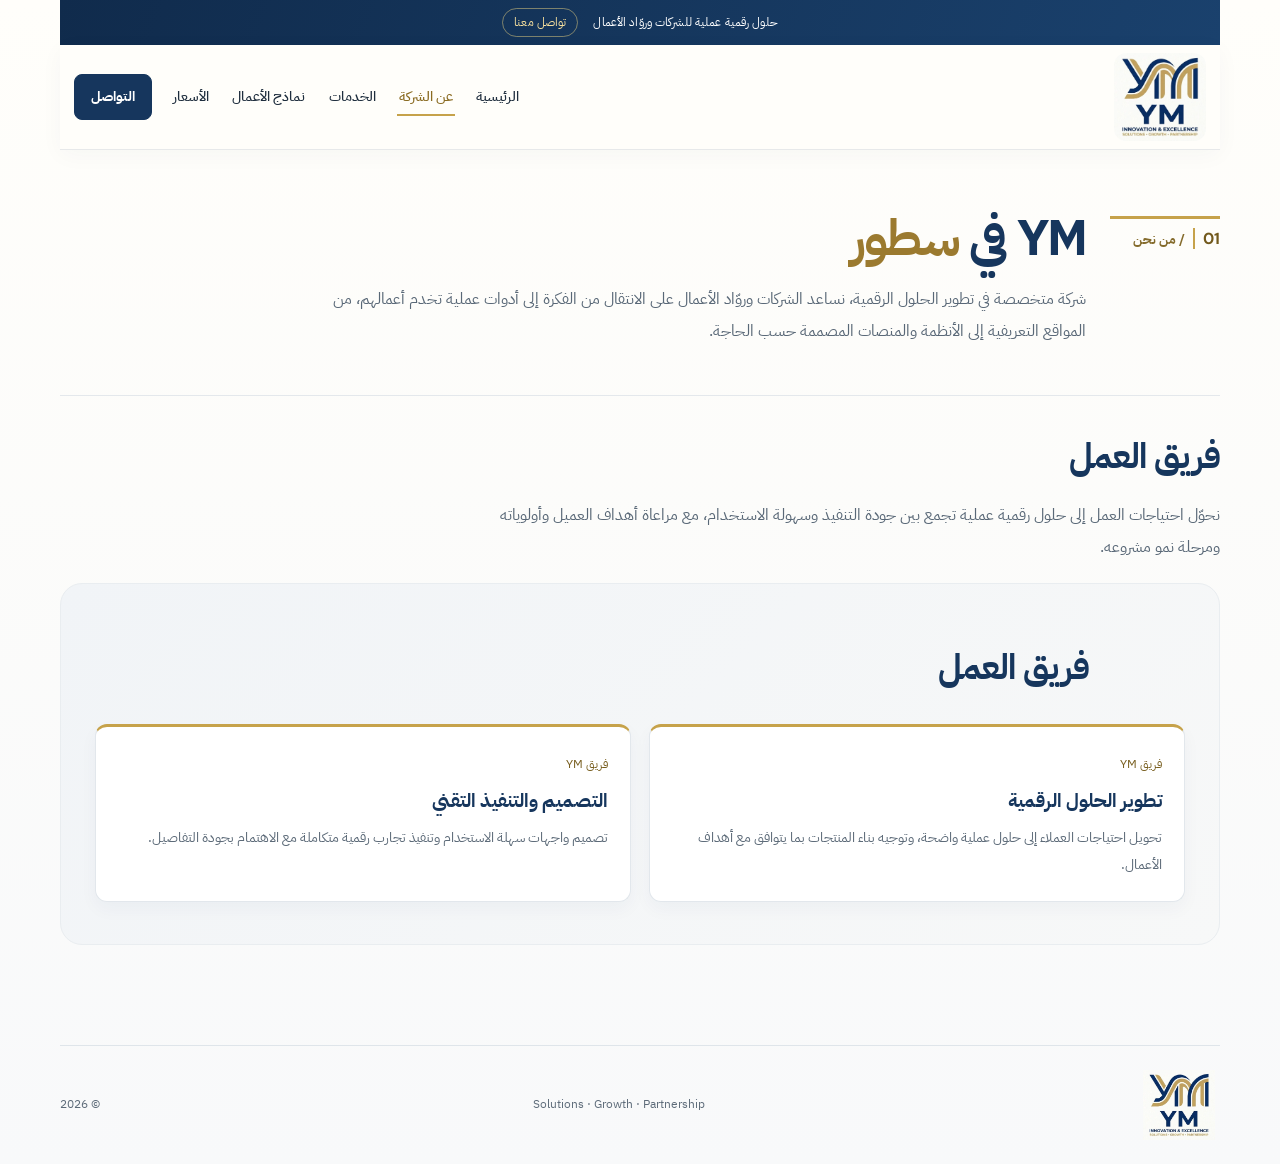
==== commit d01dcde1: "Add files via upload" ====
--- a/about.html
+++ b/about.html
@@ -1,4 +1,6 @@
-<!doctype html><html lang="ar" dir="rtl"><head><meta charset="utf-8"><meta name="viewport" content="width=device-width,initial-scale=1"><meta name="theme-color" content="#12325b"><meta name="description" content="نبذة عن شركة YM ورسالتها ومؤسسيها."><title>عن الشركة | YM</title><link rel="icon" href="[data-uri]" type="image/webp"><style>/* YM — تنسيق تحريري بسيط بهوية عربية واضحة وذهبية دقيقة. */
+<!DOCTYPE html>
+
+<html dir="rtl" lang="ar"><head><meta charset="utf-8"/><meta content="width=device-width,initial-scale=1" name="viewport"/><meta content="#12325b" name="theme-color"/><meta content="نبذة عن شركة YM ورسالتها ومؤسسيها." name="description"/><title>عن الشركة | YM</title><link href="[data-uri]" rel="icon" type="image/webp"/><style>/* YM — تنسيق تحريري بسيط بهوية عربية واضحة وذهبية دقيقة. */
 @import url('https://fonts.googleapis.com/css2?family=DM+Sans:wght@500;600;700&family=IBM+Plex+Sans+Arabic:wght@400;500;600;700&display=swap');
 :root{--navy:#12325b;--gold:#c7a84a;--ink:#243448;--muted:#657180;--paper:#fffefa;--wash:#f5f6f4;--line:#e3e6e7}*{box-sizing:border-box}html{scroll-behavior:smooth}body{margin:0;background:var(--paper);color:var(--ink);font-family:'IBM Plex Sans Arabic',Tahoma,Arial,sans-serif;line-height:1.85;font-size:15px}a{color:inherit;text-decoration:none}a:focus-visible,button:focus-visible{outline:3px solid var(--gold);outline-offset:3px}.topline{background:var(--navy);color:#fff;padding:6px 16px;text-align:center;font-size:12px}.topline a{color:#f0d783;margin-inline-start:8px}.wrap{width:min(1080px,92%);margin:auto}.header{display:flex;align-items:center;justify-content:space-between;gap:24px;padding:12px 0;border-bottom:1px solid var(--line)}.brand{display:flex;align-items:center;gap:8px}.brand img{width:110px;height:106px;object-fit:contain;background:white;display:block}.nav{display:flex;align-items:center;gap:18px;font-size:14px;font-weight:500}.nav a:hover,.nav a.active{color:#987a2f}.nav>a:last-child{padding:7px 10px;border:1px solid var(--navy);color:var(--navy);font-weight:700}.menu{display:none;border:1px solid var(--line);background:#fff;color:var(--navy);padding:7px 10px;font-size:18px}.hero{position:relative;padding:82px 0 64px;display:grid;grid-template-columns:1.15fr .85fr;gap:64px;align-items:center}.hero:before{content:"";position:absolute;right:0;top:31px;width:72px;height:4px;background:var(--gold)}.eyebrow{font-size:13px;color:#856b2e;font-weight:700;letter-spacing:.01em}.eyebrow b{display:inline-block;color:#72591c;font:700 16px 'DM Sans',sans-serif;padding-inline-end:8px;margin-inline-end:4px;border-inline-end:2px solid var(--gold)}.hero-brandline{display:block;color:#72591c;font:700 13px 'DM Sans',sans-serif;letter-spacing:.045em;margin-bottom:15px}.hero h1,.page-title{color:var(--navy);font-size:clamp(44px,5.7vw,68px);line-height:1.28;margin:10px 0 16px;font-weight:700;letter-spacing:-.035em}.hero h1 span,.page-title span{color:#ad9148}.hero p,.page-intro{max-width:660px;color:var(--muted);font-size:17px;margin:0 0 20px;line-height:1.9}.hero-aside{padding:30px 28px;border-right:5px solid var(--gold);background:var(--wash);max-width:440px;min-height:130px;justify-self:start;box-shadow:0 8px 22px #102e500c}.hero-aside strong{display:block;color:var(--navy);font-size:18px;margin-bottom:8px}.hero-aside p{font-size:13px;margin:0}.buttons{display:flex;align-items:center;gap:10px;flex-wrap:wrap}.button{display:inline-block;padding:10px 16px;background:var(--navy);color:#fff;font-size:13px;border:1px solid var(--navy)}.button:hover{background:#1d4674}.button.alt{background:#fff;color:var(--navy)}.section{padding:45px 0}.section.soft{background:var(--wash)}.page{padding:46px 0 58px}.page-head{display:grid;grid-template-columns:100px 1fr;column-gap:22px;padding-bottom:23px;border-bottom:1px solid var(--line);margin-bottom:24px}.page-head .eyebrow{grid-row:1 / span 2;align-self:start;margin-top:12px;padding-top:7px;border-top:2px solid var(--gold);color:#846b2c}.page-title{font-size:clamp(34px,4.3vw,48px);margin:0 0 9px}.page-intro{grid-column:2}.section-title{color:var(--navy);font-size:34px;margin:0 0 9px;font-weight:700;letter-spacing:-.025em;border-bottom:1px solid #d8dce0;padding-bottom:9px}.section-intro{color:var(--muted);font-size:16px;margin:0 0 22px}.section>.eyebrow{display:inline-block;min-width:74px;padding-top:6px;border-top:2px solid var(--gold);color:#856b2e}.section>.section-title,.section>.section-intro{margin-right:96px}.grid{display:grid;grid-template-columns:repeat(3,1fr);gap:12px}.card{border:1px solid var(--line);border-top:2px solid var(--gold);padding:19px;background:#fff}.card .num{color:#98772c;font:700 13px 'DM Sans',sans-serif}.card h3{margin:11px 0;color:var(--navy);font-size:18px;font-weight:700}.card p{margin:0;color:var(--muted);font-size:14px;line-height:1.85}.card-link{display:inline-block;margin-top:12px;color:var(--navy);font-size:12px;text-decoration:underline;text-decoration-color:var(--gold);text-underline-offset:4px}.notice{margin:18px 0;padding:13px 16px;background:#f7f2df;border-right:3px solid var(--gold);font-size:13px;color:#625a48}.founders{display:grid;grid-template-columns:1fr 1fr;gap:14px;margin-top:22px}.founder{border-top:2px solid var(--gold);padding:15px;background:var(--wash)}.founder small{color:#987d3d}.founder h3{margin:6px 0;color:var(--navy)}.founder p{margin:0;color:var(--muted);font-size:13px}.project{display:grid;grid-template-columns:82px 1fr auto;gap:16px;align-items:center;padding:17px 0;border-bottom:1px solid var(--line)}.project-no{color:#98772c;font:700 13px 'DM Sans',sans-serif;border-right:2px solid var(--gold);padding-right:11px}.project h3{margin:0;color:var(--navy);font-size:19px;font-weight:700}.project p{margin:4px 0 0;color:var(--muted);font-size:14px;line-height:1.8}.project a{padding:8px 12px;border:1px solid var(--navy);background:var(--navy);color:#fff;font-size:13px;font-weight:600;white-space:nowrap}.table-wrap{overflow-x:auto}table{width:100%;border-collapse:collapse;background:#fff;font-size:14px}th,td{padding:13px 14px;border:1px solid var(--line);text-align:right;vertical-align:top;line-height:1.65}th{background:var(--navy);color:#fff;font-size:13px;font-weight:700}tbody tr:nth-child(even){background:#f5f6f4}.price{color:#80651f;font:700 17px 'DM Sans',sans-serif;direction:ltr;white-space:nowrap}.subhead{color:var(--navy);font-size:20px;margin:28px 0 10px}.contact-box{padding:31px;background:var(--navy);color:#fff;border-inline-start:5px solid var(--gold);position:relative}.contact-box:after{content:"";display:block;height:1px;background:linear-gradient(90deg,transparent,var(--gold));margin-top:22px}.contact-box h2{margin:0 0 8px;font-size:29px;font-weight:700}.contact-box p{color:#e2e8ef;margin:0 0 16px;font-size:15px}.contact-box .button.alt{background:transparent;color:#fff;border-color:#b8c8d9}.contact-box .button.alt:hover{background:#fff;color:var(--navy)}.contact-list{display:grid;grid-template-columns:1fr 1fr;column-gap:20px;row-gap:4px;margin-top:20px}.contact-item{padding:12px 14px;border:0;border-right:2px solid var(--gold);border-bottom:1px solid var(--line);background:transparent}.contact-item span{display:block;color:#987d3d;font-size:11px}.contact-item a{color:var(--navy);font-weight:700;font-size:15px;overflow-wrap:anywhere;text-decoration:underline;text-decoration-color:#c7a84a;text-underline-offset:4px}.footer{margin-top:26px;border-top:1px solid var(--line);padding:16px 0;color:var(--muted);font-size:11px;display:flex;justify-content:space-between;gap:12px}.footer img{width:92px;height:88px;object-fit:contain;vertical-align:middle}.footer-brand{display:flex;align-items:center;gap:8px;color:var(--navy);font-weight:700}@media(max-width:760px){.header{flex-wrap:wrap}.brand img{width:88px;height:84px}.menu{display:block}.nav{display:none;order:3;width:100%;padding:7px 0 4px;flex-direction:column;align-items:stretch;gap:0}.nav.open{display:flex}.nav a{padding:9px 4px;border-top:1px solid var(--line)}.hero{grid-template-columns:1fr;gap:20px;padding:50px 0 38px}.hero:before{top:18px;width:54px;height:3px}.hero h1{font-size:42px}.hero p,.page-intro{font-size:14px}.page-head{display:block}.page-head .eyebrow{width:max-content;margin:0 0 10px}.page-title{font-size:37px}.page-intro{margin:0}.section>.section-title,.section>.section-intro{margin-right:0}.grid{grid-template-columns:1fr 1fr}.project{grid-template-columns:44px 1fr}.project a{grid-column:2}.contact-list{grid-template-columns:1fr}.page{padding-top:30px}.footer{flex-wrap:wrap}.footer>span:last-child{width:100%}}@media(max-width:460px){.wrap{width:90%}.grid,.founders{grid-template-columns:1fr}.hero h1{font-size:34px}.section-title{font-size:25px}.project{gap:10px}.project p{font-size:12px}.project a{justify-self:start}.footer{font-size:10px}}@media(prefers-reduced-motion:reduce){html{scroll-behavior:auto}}
 
@@ -91,4 +93,4 @@
 @media(max-width:460px){.wrap{width:90%}.topline{font-size:11px}.grid,.founders{grid-template-columns:1fr}.card{padding:20px}.hero h1{font-size:36px}.section-title{font-size:26px}.project p{font-size:13px}.footer{font-size:11px}.contact-box h2{font-size:25px}}
 @media(prefers-reduced-motion:reduce){*,*::before,*::after{scroll-behavior:auto!important;transition:none!important;animation:none!important}}
 
-</style></head><body><div class="wrap"><div class="topline">حلول رقمية عملية للشركات وروّاد الأعمال <a href="contact.html">تواصل معنا</a></div><header class="header"><a class="brand" href="index.html" aria-label="YM — Innovation and Excellence"><img src="[data-uri]" alt="YM — Innovation &amp; Excellence; Solutions, Growth, Partnership"></a><button class="menu" aria-label="فتح القائمة" aria-expanded="false">☰</button><nav class="nav" aria-label="التنقل الرئيسي"><a href="index.html" class="">الرئيسية</a><a href="about.html" class="active">عن الشركة</a><a href="services.html" class="">الخدمات</a><a href="portfolio.html" class="">نماذج الأعمال</a><a href="pricing.html" class="">الأسعار</a><a href="contact.html" class="">التواصل</a></nav></header><main><section class="page"><div class="page-head"><span class="eyebrow"><b>01</b> / من نحن</span><h1 class="page-title">YM في <span>سطور</span></h1><p class="page-intro">شركة متخصصة في تطوير الحلول الرقمية، نساعد الشركات وروّاد الأعمال على الانتقال من الفكرة إلى أدوات عملية تخدم أعمالهم، من المواقع التعريفية إلى الأنظمة والمنصات المصممة حسب الحاجة.</p></div><h2 class="section-title">رسالتنا</h2><p class="page-intro">نحوّل احتياجات العمل إلى حلول رقمية عملية تجمع بين جودة التنفيذ وسهولة الاستخدام، مع مراعاة أهداف العميل وأولوياته ومرحلة نمو مشروعه.</p><section class="section soft"><h2 class="section-title">المؤسسون</h2><div class="founders"><article class="founder"><small>شريك مؤسس</small><h3>يحيى خيري حسنين</h3><p>قيادة الرؤية، فهم احتياجات العملاء، وتوجيه تطوير الحلول.</p></article><article class="founder"><small>شريك مؤسس</small><h3>معاذ ياسر عبد التواب</h3><p>تطوير الحلول وتنفيذ الواجهات وتحويل المتطلبات إلى تجارب رقمية واضحة وسهلة الاستخدام.</p></article></div></section></section></main><footer class="footer"><a class="footer-brand" href="index.html"><img src="[data-uri]" alt="YM — Innovation &amp; Excellence; Solutions, Growth, Partnership"></a><span>Solutions · Growth · Partnership</span><span>© <span data-year>2026</span></span></footer></div><script>document.addEventListener('DOMContentLoaded',function(){var b=document.querySelector('.menu'),n=document.querySelector('.nav');if(b&&n){b.addEventListener('click',function(){var opened=n.classList.toggle('open');b.setAttribute('aria-expanded',String(opened));b.setAttribute('aria-label',opened?'إغلاق القائمة':'فتح القائمة');b.textContent=opened?'×':'☰'});n.querySelectorAll('a').forEach(function(a){a.addEventListener('click',function(){n.classList.remove('open');b.setAttribute('aria-expanded','false');b.textContent='☰'})})}document.querySelectorAll('[data-year]').forEach(function(el){el.textContent=new Date().getFullYear()})});</script></body></html>+</style></head><body><div class="wrap"><div class="topline">حلول رقمية عملية للشركات وروّاد الأعمال <a href="contact.html">تواصل معنا</a></div><header class="header"><a aria-label="YM — Innovation and Excellence" class="brand" href="index.html"><img alt="YM — Innovation &amp; Excellence; Solutions, Growth, Partnership" src="[data-uri]"/></a><button aria-expanded="false" aria-label="فتح القائمة" class="menu">☰</button><nav aria-label="التنقل الرئيسي" class="nav"><a class="" href="index.html">الرئيسية</a><a class="active" href="about.html">عن الشركة</a><a class="" href="services.html">الخدمات</a><a class="" href="portfolio.html">نماذج الأعمال</a><a class="" href="pricing.html">الأسعار</a><a class="" href="contact.html">التواصل</a></nav></header><main><section class="page"><div class="page-head"><span class="eyebrow"><b>01</b> / من نحن</span><h1 class="page-title">YM في <span>سطور</span></h1><p class="page-intro">شركة متخصصة في تطوير الحلول الرقمية، نساعد الشركات وروّاد الأعمال على الانتقال من الفكرة إلى أدوات عملية تخدم أعمالهم، من المواقع التعريفية إلى الأنظمة والمنصات المصممة حسب الحاجة.</p></div><h2 class="section-title">فريق العمل</h2><p class="page-intro">نحوّل احتياجات العمل إلى حلول رقمية عملية تجمع بين جودة التنفيذ وسهولة الاستخدام، مع مراعاة أهداف العميل وأولوياته ومرحلة نمو مشروعه.</p><section class="section soft"><h2 class="section-title">فريق العمل</h2><div class="founders"><article class="founder"><small>فريق YM</small><h3>تطوير الحلول الرقمية</h3><p>تحويل احتياجات العملاء إلى حلول عملية واضحة، وتوجيه بناء المنتجات بما يتوافق مع أهداف الأعمال.</p></article><article class="founder"><small>فريق YM</small><h3>التصميم والتنفيذ التقني</h3><p>تصميم واجهات سهلة الاستخدام وتنفيذ تجارب رقمية متكاملة مع الاهتمام بجودة التفاصيل.</p></article></div></section></section></main><footer class="footer"><a class="footer-brand" href="index.html"><img alt="YM — Innovation &amp; Excellence; Solutions, Growth, Partnership" src="[data-uri]"/></a><span>Solutions · Growth · Partnership</span><span>© <span data-year="">2026</span></span></footer></div><script>document.addEventListener('DOMContentLoaded',function(){var b=document.querySelector('.menu'),n=document.querySelector('.nav');if(b&&n){b.addEventListener('click',function(){var opened=n.classList.toggle('open');b.setAttribute('aria-expanded',String(opened));b.setAttribute('aria-label',opened?'إغلاق القائمة':'فتح القائمة');b.textContent=opened?'×':'☰'});n.querySelectorAll('a').forEach(function(a){a.addEventListener('click',function(){n.classList.remove('open');b.setAttribute('aria-expanded','false');b.textContent='☰'})})}document.querySelectorAll('[data-year]').forEach(function(el){el.textContent=new Date().getFullYear()})});</script></body></html>
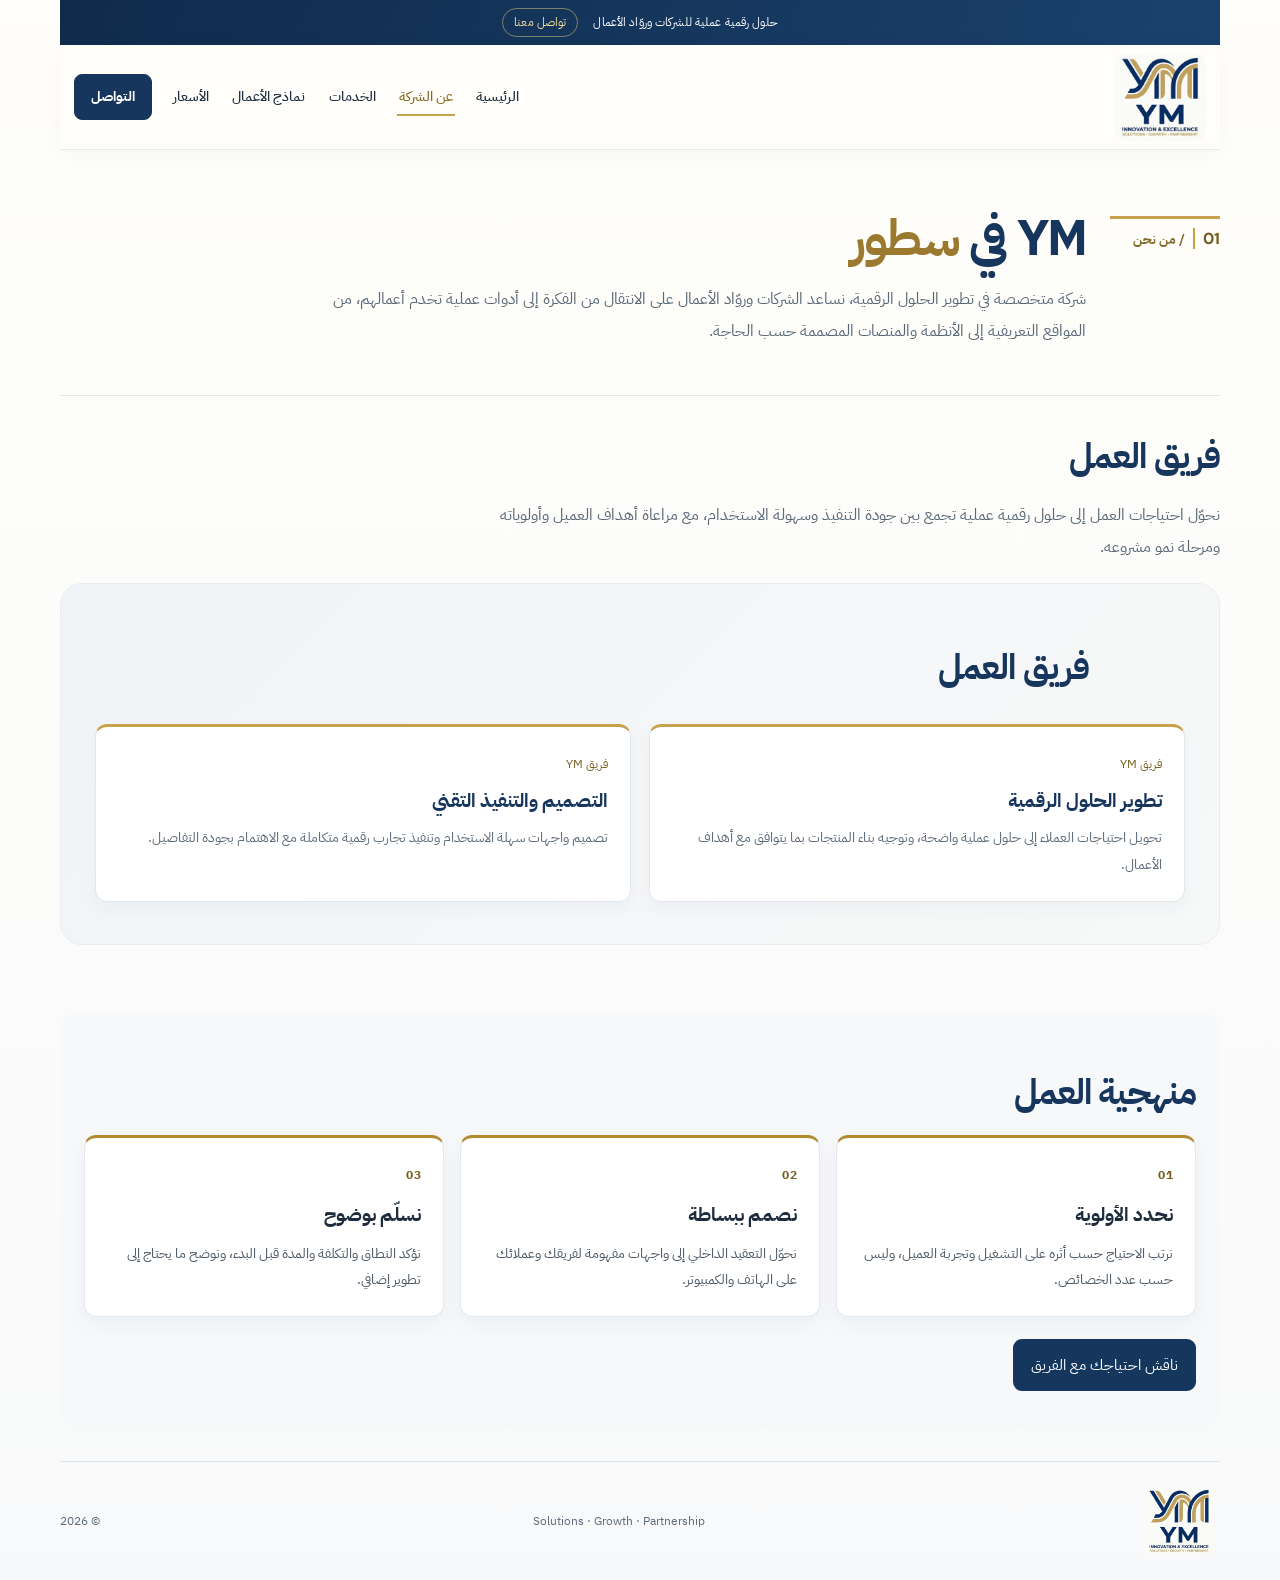
==== commit 9b2404ad: "Add files via upload" ====
--- a/about.html
+++ b/about.html
@@ -93,4 +93,18 @@
 @media(max-width:460px){.wrap{width:90%}.topline{font-size:11px}.grid,.founders{grid-template-columns:1fr}.card{padding:20px}.hero h1{font-size:36px}.section-title{font-size:26px}.project p{font-size:13px}.footer{font-size:11px}.contact-box h2{font-size:25px}}
 @media(prefers-reduced-motion:reduce){*,*::before,*::after{scroll-behavior:auto!important;transition:none!important;animation:none!important}}
 
-</style></head><body><div class="wrap"><div class="topline">حلول رقمية عملية للشركات وروّاد الأعمال <a href="contact.html">تواصل معنا</a></div><header class="header"><a aria-label="YM — Innovation and Excellence" class="brand" href="index.html"><img alt="YM — Innovation &amp; Excellence; Solutions, Growth, Partnership" src="[data-uri]"/></a><button aria-expanded="false" aria-label="فتح القائمة" class="menu">☰</button><nav aria-label="التنقل الرئيسي" class="nav"><a class="" href="index.html">الرئيسية</a><a class="active" href="about.html">عن الشركة</a><a class="" href="services.html">الخدمات</a><a class="" href="portfolio.html">نماذج الأعمال</a><a class="" href="pricing.html">الأسعار</a><a class="" href="contact.html">التواصل</a></nav></header><main><section class="page"><div class="page-head"><span class="eyebrow"><b>01</b> / من نحن</span><h1 class="page-title">YM في <span>سطور</span></h1><p class="page-intro">شركة متخصصة في تطوير الحلول الرقمية، نساعد الشركات وروّاد الأعمال على الانتقال من الفكرة إلى أدوات عملية تخدم أعمالهم، من المواقع التعريفية إلى الأنظمة والمنصات المصممة حسب الحاجة.</p></div><h2 class="section-title">فريق العمل</h2><p class="page-intro">نحوّل احتياجات العمل إلى حلول رقمية عملية تجمع بين جودة التنفيذ وسهولة الاستخدام، مع مراعاة أهداف العميل وأولوياته ومرحلة نمو مشروعه.</p><section class="section soft"><h2 class="section-title">فريق العمل</h2><div class="founders"><article class="founder"><small>فريق YM</small><h3>تطوير الحلول الرقمية</h3><p>تحويل احتياجات العملاء إلى حلول عملية واضحة، وتوجيه بناء المنتجات بما يتوافق مع أهداف الأعمال.</p></article><article class="founder"><small>فريق YM</small><h3>التصميم والتنفيذ التقني</h3><p>تصميم واجهات سهلة الاستخدام وتنفيذ تجارب رقمية متكاملة مع الاهتمام بجودة التفاصيل.</p></article></div></section></section></main><footer class="footer"><a class="footer-brand" href="index.html"><img alt="YM — Innovation &amp; Excellence; Solutions, Growth, Partnership" src="[data-uri]"/></a><span>Solutions · Growth · Partnership</span><span>© <span data-year="">2026</span></span></footer></div><script>document.addEventListener('DOMContentLoaded',function(){var b=document.querySelector('.menu'),n=document.querySelector('.nav');if(b&&n){b.addEventListener('click',function(){var opened=n.classList.toggle('open');b.setAttribute('aria-expanded',String(opened));b.setAttribute('aria-label',opened?'إغلاق القائمة':'فتح القائمة');b.textContent=opened?'×':'☰'});n.querySelectorAll('a').forEach(function(a){a.addEventListener('click',function(){n.classList.remove('open');b.setAttribute('aria-expanded','false');b.textContent='☰'})})}document.querySelectorAll('[data-year]').forEach(function(el){el.textContent=new Date().getFullYear()})});</script></body></html>+</style>
+<style id="ym-growth-enhancements">
+.growth-section{padding:42px 0}.growth-section.soft{padding:38px 24px;border-radius:18px;background:#f6f8fa}.growth-grid{display:grid;grid-template-columns:repeat(3,minmax(0,1fr));gap:16px}.growth-card{padding:22px;border:1px solid #e3e8ed;border-top:3px solid #b18a2b;border-radius:12px;background:#fff;box-shadow:0 8px 22px rgba(22,54,93,.045)}.growth-card h3{margin:8px 0 8px;font-size:19px}.growth-card p{margin:0;color:#4d5965;line-height:1.9;font-size:14px}.growth-kicker{font-size:12px;color:#775d1d;font-weight:700;letter-spacing:.03em}.growth-cta{display:flex;flex-wrap:wrap;gap:12px;align-items:center;margin-top:22px}.growth-cta .button,.growth-cta a{display:inline-flex;align-items:center;justify-content:center;padding:12px 18px;border-radius:9px;text-decoration:none}.growth-cta .primary{background:#15365d;color:#fff}.growth-cta .secondary{border:1px solid #cfd7df;color:#15365d;background:#fff}.quote-strip{padding:22px 24px;border-inline-start:4px solid #b18a2b;background:#fbf7ea;border-radius:0 12px 12px 0;line-height:1.9;color:#574e3a}.lead-form{display:grid;gap:12px;margin-top:20px}.lead-form .form-row{display:grid;grid-template-columns:1fr 1fr;gap:12px}.lead-form label{display:grid;gap:6px;color:#344252;font-size:13px;font-weight:700}.lead-form input,.lead-form select,.lead-form textarea{width:100%;box-sizing:border-box;padding:12px 13px;border:1px solid #d9e0e6;border-radius:8px;background:#fff;color:#17385f;font:inherit}.lead-form textarea{min-height:100px;resize:vertical}.lead-form small{color:#66727d;line-height:1.7}.faq-list{display:grid;gap:10px;margin-top:18px}.faq-list details{padding:14px 16px;border:1px solid #e3e8ed;border-radius:10px;background:#fff}.faq-list summary{cursor:pointer;font-weight:700;color:#17385f}.faq-list p{margin:10px 0 0;color:#586572;line-height:1.9;font-size:14px}.badge-row{display:flex;flex-wrap:wrap;gap:9px;margin-top:16px}.badge-row span{padding:7px 10px;border-radius:99px;background:#eef3f7;color:#17385f;font-size:12px}.mini-note{font-size:13px;color:#687580;line-height:1.8}@media(max-width:760px){.growth-grid{grid-template-columns:1fr}.lead-form .form-row{grid-template-columns:1fr}}
+</style>
+</head><body><div class="wrap"><div class="topline">حلول رقمية عملية للشركات وروّاد الأعمال <a href="contact.html">تواصل معنا</a></div><header class="header"><a aria-label="YM — Innovation and Excellence" class="brand" href="index.html"><img alt="YM — Innovation &amp; Excellence; Solutions, Growth, Partnership" src="[data-uri]"/></a><button aria-expanded="false" aria-label="فتح القائمة" class="menu">☰</button><nav aria-label="التنقل الرئيسي" class="nav"><a class="" href="index.html">الرئيسية</a><a class="active" href="about.html">عن الشركة</a><a class="" href="services.html">الخدمات</a><a class="" href="portfolio.html">نماذج الأعمال</a><a class="" href="pricing.html">الأسعار</a><a class="" href="contact.html">التواصل</a></nav></header><main><section class="page"><div class="page-head"><span class="eyebrow"><b>01</b> / من نحن</span><h1 class="page-title">YM في <span>سطور</span></h1><p class="page-intro">شركة متخصصة في تطوير الحلول الرقمية، نساعد الشركات وروّاد الأعمال على الانتقال من الفكرة إلى أدوات عملية تخدم أعمالهم، من المواقع التعريفية إلى الأنظمة والمنصات المصممة حسب الحاجة.</p></div><h2 class="section-title">فريق العمل</h2><p class="page-intro">نحوّل احتياجات العمل إلى حلول رقمية عملية تجمع بين جودة التنفيذ وسهولة الاستخدام، مع مراعاة أهداف العميل وأولوياته ومرحلة نمو مشروعه.</p><section class="section soft"><h2 class="section-title">فريق العمل</h2><div class="founders"><article class="founder"><small>فريق YM</small><h3>تطوير الحلول الرقمية</h3><p>تحويل احتياجات العملاء إلى حلول عملية واضحة، وتوجيه بناء المنتجات بما يتوافق مع أهداف الأعمال.</p></article><article class="founder"><small>فريق YM</small><h3>التصميم والتنفيذ التقني</h3><p>تصميم واجهات سهلة الاستخدام وتنفيذ تجارب رقمية متكاملة مع الاهتمام بجودة التفاصيل.</p></article></div></section></section>
+<section class="growth-section soft" aria-labelledby="method-title">
+  <div class="section-title" id="method-title">منهجية العمل</div>
+  <div class="growth-grid">
+    <article class="growth-card"><span class="growth-kicker">01</span><h3>نحدد الأولوية</h3><p>نرتب الاحتياج حسب أثره على التشغيل وتجربة العميل، وليس حسب عدد الخصائص.</p></article>
+    <article class="growth-card"><span class="growth-kicker">02</span><h3>نصمم ببساطة</h3><p>نحوّل التعقيد الداخلي إلى واجهات مفهومة لفريقك وعملائك على الهاتف والكمبيوتر.</p></article>
+    <article class="growth-card"><span class="growth-kicker">03</span><h3>نسلّم بوضوح</h3><p>نؤكد النطاق والتكلفة والمدة قبل البدء، ونوضح ما يحتاج إلى تطوير إضافي.</p></article>
+  </div>
+  <div class="growth-cta"><a class="primary" href="contact.html">ناقش احتياجك مع الفريق</a></div>
+</section>
+</main><footer class="footer"><a class="footer-brand" href="index.html"><img alt="YM — Innovation &amp; Excellence; Solutions, Growth, Partnership" src="[data-uri]"/></a><span>Solutions · Growth · Partnership</span><span>© <span data-year="">2026</span></span></footer></div><script>document.addEventListener('DOMContentLoaded',function(){var b=document.querySelector('.menu'),n=document.querySelector('.nav');if(b&&n){b.addEventListener('click',function(){var opened=n.classList.toggle('open');b.setAttribute('aria-expanded',String(opened));b.setAttribute('aria-label',opened?'إغلاق القائمة':'فتح القائمة');b.textContent=opened?'×':'☰'});n.querySelectorAll('a').forEach(function(a){a.addEventListener('click',function(){n.classList.remove('open');b.setAttribute('aria-expanded','false');b.textContent='☰'})})}document.querySelectorAll('[data-year]').forEach(function(el){el.textContent=new Date().getFullYear()})});</script></body></html>
